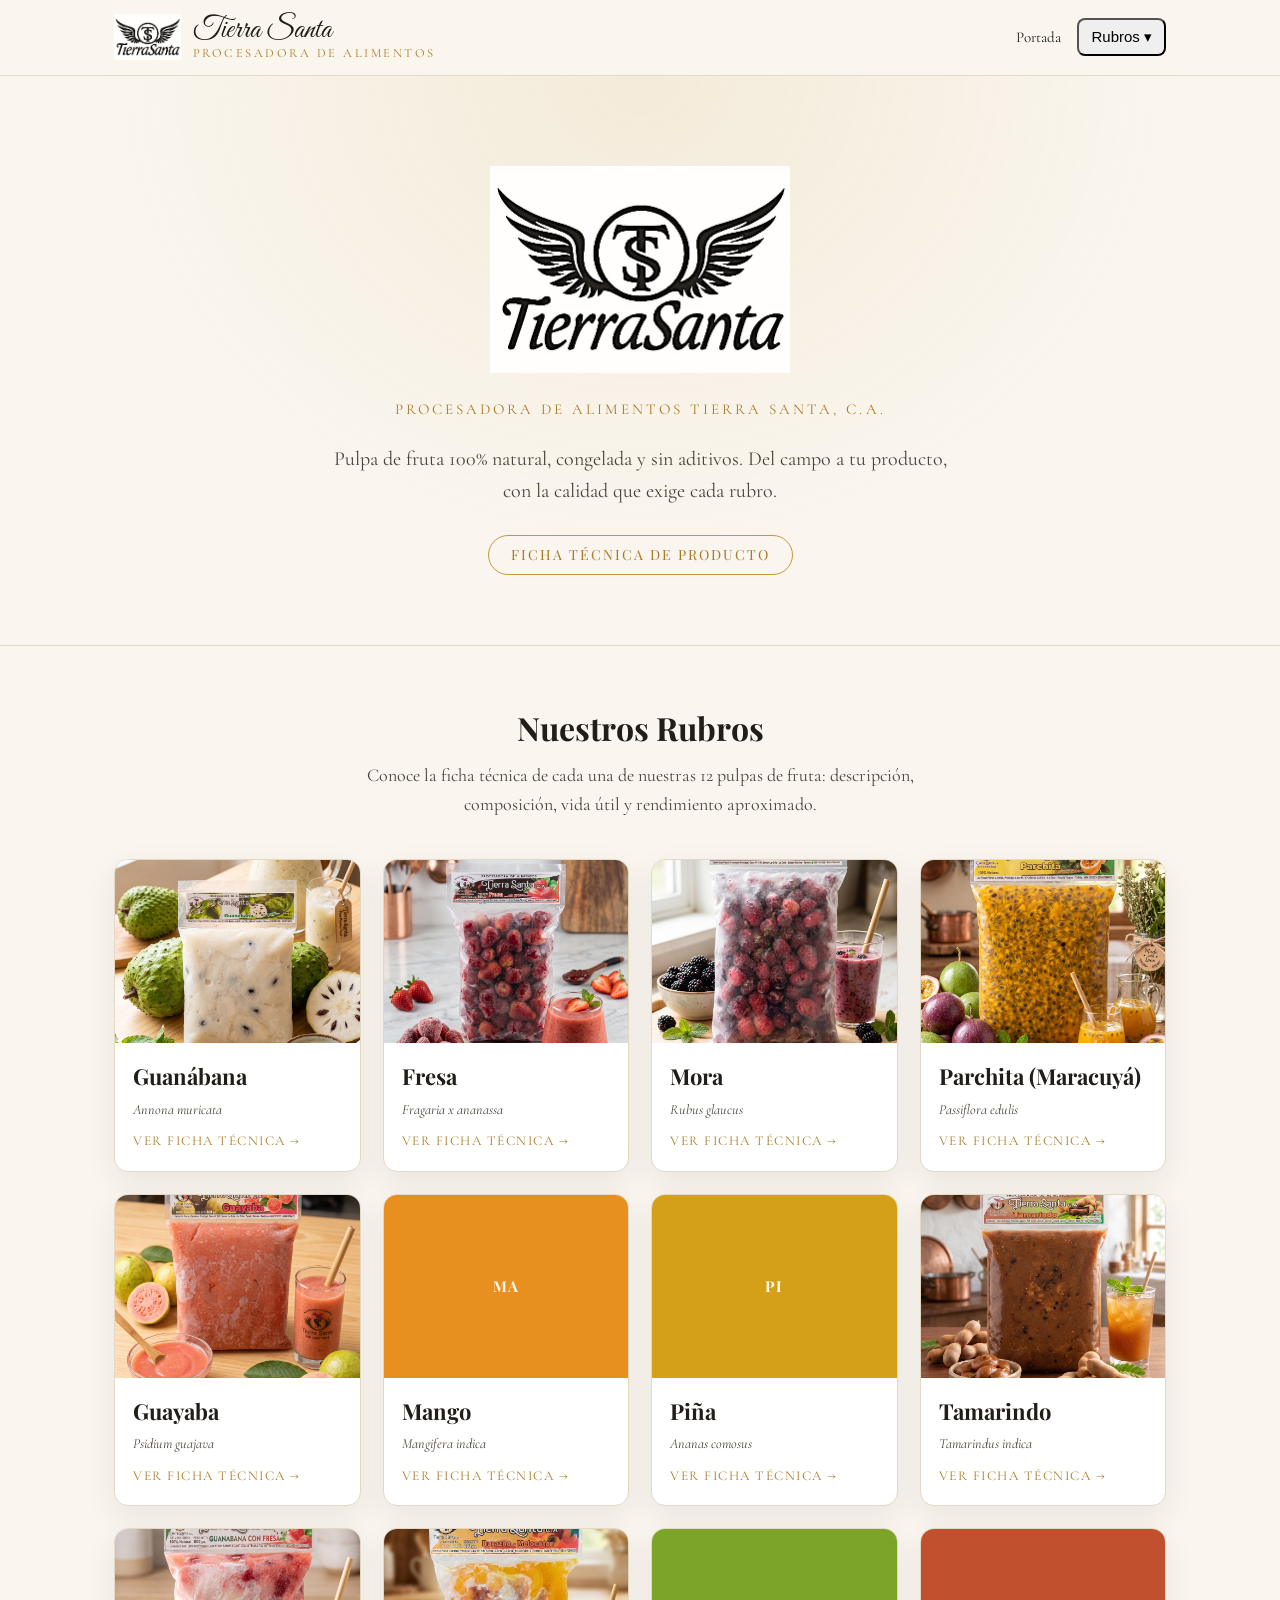
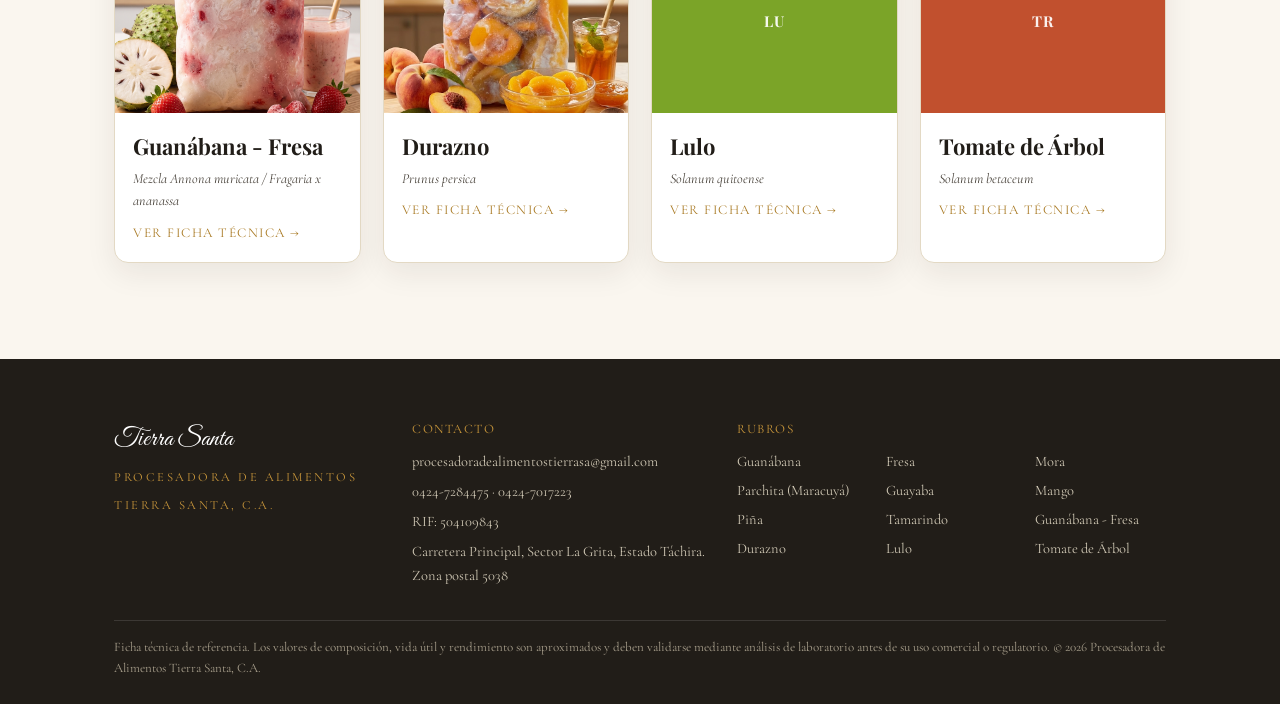
==== index.html @ b02abdb9 "Corregir caché de CSS/JS que dejaba el pie de página desactualizado netlify.toml cachea /assets/* po" ====
<!DOCTYPE html>
<html lang="es">
<head>
<meta charset="UTF-8">
<meta name="viewport" content="width=device-width, initial-scale=1.0">
<title>Procesadora de Alimentos Tierra Santa, C.A. — Ficha Técnica de Pulpa de Fruta</title>
<meta name="description" content="Ficha técnica de las pulpas de fruta procesadas por Procesadora de Alimentos Tierra Santa, C.A.: composición, vida útil y rendimiento por rubro.">
<link rel="preconnect" href="https://fonts.googleapis.com"><link rel="preconnect" href="https://fonts.gstatic.com" crossorigin><link href="https://fonts.googleapis.com/css2?family=Playfair+Display:wght@600;700&family=Cormorant+Garamond:wght@400;500;600&family=Great+Vibes&display=swap" rel="stylesheet">
<link rel="stylesheet" href="assets/css/style.css?v=705002667c2b3560">
<script>
  // Falls back to a colored monogram card whenever a product/logo photo is missing.
  function fruitImgFallback(img) {
    img.onerror = null;
    var ph = document.createElement('div');
    ph.className = img.dataset.fallbackClass || 'ph-placeholder';
    ph.dataset.label = img.dataset.mono || '';
    ph.style.background = img.dataset.color || '#c9973b';
    img.replaceWith(ph);
  }
</script>

</head>
<body>


<header class="site-header">
  <div class="container">
    <a class="brand" href="index.html">
      <img src="assets/img/logo.jpg" alt="Logo Tierra Santa" class="brand-mark" data-mono="TS" data-color="#211d18" data-fallback-class="brand-mark-fallback" onerror="fruitImgFallback(this)">
      <span class="brand-text">
        <span class="brand-name">Tierra Santa</span>
        <span class="brand-tagline">Procesadora de Alimentos</span>
      </span>
    </a>
    <nav class="main-nav">
      <a class="nav-link nav-links-inline" href="index.html">Portada</a>
      <div class="rubros-menu-wrap">
        <button class="nav-link nav-links-inline rubros-toggle-inline" type="button" onclick="document.querySelector('.rubros-menu').classList.toggle('open')">Rubros ▾</button>
        <button class="nav-toggle" type="button" aria-label="Abrir menú"><span></span></button>
        <div class="rubros-menu"><a class="nav-link" href="rubros/guanabana.html">Guanábana</a><a class="nav-link" href="rubros/fresa.html">Fresa</a><a class="nav-link" href="rubros/mora.html">Mora</a><a class="nav-link" href="rubros/parchita.html">Parchita (Maracuyá)</a><a class="nav-link" href="rubros/guayaba.html">Guayaba</a><a class="nav-link" href="rubros/mango.html">Mango</a><a class="nav-link" href="rubros/pina.html">Piña</a><a class="nav-link" href="rubros/tamarindo.html">Tamarindo</a><a class="nav-link" href="rubros/guanabana-fresa.html">Guanábana - Fresa</a><a class="nav-link" href="rubros/durazno.html">Durazno</a><a class="nav-link" href="rubros/lulo.html">Lulo</a><a class="nav-link" href="rubros/tomate-de-arbol.html">Tomate de Árbol</a></div>
      </div>
    </nav>
  </div>
</header>
<section class="hero">
  <div class="container">
    <img src="assets/img/logo.jpg" alt="Logo Tierra Santa" class="hero-mark" data-mono="TS" data-color="#211d18" data-fallback-class="hero-mark-fallback" onerror="fruitImgFallback(this)">
    <h1 class="sr-only">Procesadora de Alimentos Tierra Santa, C.A.</h1>
    <div class="brand-tagline">Procesadora de Alimentos Tierra Santa, C.A.</div>
    <p class="hero-sub">Pulpa de fruta 100% natural, congelada y sin aditivos. Del campo a tu producto, con la calidad que exige cada rubro.</p>
    <span class="hero-title-doc">Ficha Técnica de Producto</span>
  </div>
</section>
<section class="section">
  <div class="container">
    <h2 class="section-title">Nuestros Rubros</h2>
    <p class="section-lead">Conoce la ficha técnica de cada una de nuestras 12 pulpas de fruta: descripción, composición, vida útil y rendimiento aproximado.</p>
    <div class="rubros-grid">
    <a class="rubro-card" href="rubros/guanabana.html">
      <img src="assets/img/pulpas/guanabana.png" alt="Pulpa de Guanábana" class="rubro-card-photo" data-mono="GB" data-color="#4a7c59" onerror="fruitImgFallback(this)">
      <div class="rubro-card-body">
        <h3>Guanábana</h3>
        <div class="sci">Annona muricata</div>
        <div class="rubro-card-cta">Ver ficha técnica →</div>
      </div>
    </a>
    <a class="rubro-card" href="rubros/fresa.html">
      <img src="assets/img/pulpas/fresa.png" alt="Pulpa de Fresa" class="rubro-card-photo" data-mono="FR" data-color="#c8375b" onerror="fruitImgFallback(this)">
      <div class="rubro-card-body">
        <h3>Fresa</h3>
        <div class="sci">Fragaria x ananassa</div>
        <div class="rubro-card-cta">Ver ficha técnica →</div>
      </div>
    </a>
    <a class="rubro-card" href="rubros/mora.html">
      <img src="assets/img/pulpas/mora.png" alt="Pulpa de Mora" class="rubro-card-photo" data-mono="MO" data-color="#5b2a6e" onerror="fruitImgFallback(this)">
      <div class="rubro-card-body">
        <h3>Mora</h3>
        <div class="sci">Rubus glaucus</div>
        <div class="rubro-card-cta">Ver ficha técnica →</div>
      </div>
    </a>
    <a class="rubro-card" href="rubros/parchita.html">
      <img src="assets/img/pulpas/parchita.png" alt="Pulpa de Parchita (Maracuyá)" class="rubro-card-photo" data-mono="PA" data-color="#e0932c" onerror="fruitImgFallback(this)">
      <div class="rubro-card-body">
        <h3>Parchita (Maracuyá)</h3>
        <div class="sci">Passiflora edulis</div>
        <div class="rubro-card-cta">Ver ficha técnica →</div>
      </div>
    </a>
    <a class="rubro-card" href="rubros/guayaba.html">
      <img src="assets/img/pulpas/guayaba.png" alt="Pulpa de Guayaba" class="rubro-card-photo" data-mono="GY" data-color="#d96b7a" onerror="fruitImgFallback(this)">
      <div class="rubro-card-body">
        <h3>Guayaba</h3>
        <div class="sci">Psidium guajava</div>
        <div class="rubro-card-cta">Ver ficha técnica →</div>
      </div>
    </a>
    <a class="rubro-card" href="rubros/mango.html">
      <img src="assets/img/pulpas/mango.jpg" alt="Pulpa de Mango" class="rubro-card-photo" data-mono="MA" data-color="#e8901f" onerror="fruitImgFallback(this)">
      <div class="rubro-card-body">
        <h3>Mango</h3>
        <div class="sci">Mangifera indica</div>
        <div class="rubro-card-cta">Ver ficha técnica →</div>
      </div>
    </a>
    <a class="rubro-card" href="rubros/pina.html">
      <img src="assets/img/pulpas/pina.jpg" alt="Pulpa de Piña" class="rubro-card-photo" data-mono="PI" data-color="#d4a017" onerror="fruitImgFallback(this)">
      <div class="rubro-card-body">
        <h3>Piña</h3>
        <div class="sci">Ananas comosus</div>
        <div class="rubro-card-cta">Ver ficha técnica →</div>
      </div>
    </a>
    <a class="rubro-card" href="rubros/tamarindo.html">
      <img src="assets/img/pulpas/tamarindo.png" alt="Pulpa de Tamarindo" class="rubro-card-photo" data-mono="TA" data-color="#7a5230" onerror="fruitImgFallback(this)">
      <div class="rubro-card-body">
        <h3>Tamarindo</h3>
        <div class="sci">Tamarindus indica</div>
        <div class="rubro-card-cta">Ver ficha técnica →</div>
      </div>
    </a>
    <a class="rubro-card" href="rubros/guanabana-fresa.html">
      <img src="assets/img/pulpas/guanabana-fresa.png" alt="Pulpa de Guanábana - Fresa" class="rubro-card-photo" data-mono="GF" data-color="#8a5a6b" onerror="fruitImgFallback(this)">
      <div class="rubro-card-body">
        <h3>Guanábana - Fresa</h3>
        <div class="sci">Mezcla Annona muricata / Fragaria x ananassa</div>
        <div class="rubro-card-cta">Ver ficha técnica →</div>
      </div>
    </a>
    <a class="rubro-card" href="rubros/durazno.html">
      <img src="assets/img/pulpas/durazno.jpeg" alt="Pulpa de Durazno" class="rubro-card-photo" data-mono="DU" data-color="#e0925f" onerror="fruitImgFallback(this)">
      <div class="rubro-card-body">
        <h3>Durazno</h3>
        <div class="sci">Prunus persica</div>
        <div class="rubro-card-cta">Ver ficha técnica →</div>
      </div>
    </a>
    <a class="rubro-card" href="rubros/lulo.html">
      <img src="assets/img/pulpas/lulo.jpg" alt="Pulpa de Lulo" class="rubro-card-photo" data-mono="LU" data-color="#7ba428" onerror="fruitImgFallback(this)">
      <div class="rubro-card-body">
        <h3>Lulo</h3>
        <div class="sci">Solanum quitoense</div>
        <div class="rubro-card-cta">Ver ficha técnica →</div>
      </div>
    </a>
    <a class="rubro-card" href="rubros/tomate-de-arbol.html">
      <img src="assets/img/pulpas/tomate-de-arbol.jpg" alt="Pulpa de Tomate de Árbol" class="rubro-card-photo" data-mono="TR" data-color="#c1502e" onerror="fruitImgFallback(this)">
      <div class="rubro-card-body">
        <h3>Tomate de Árbol</h3>
        <div class="sci">Solanum betaceum</div>
        <div class="rubro-card-cta">Ver ficha técnica →</div>
      </div>
    </a></div>
  </div>
</section>

<footer class="site-footer">
  <div class="container">
    <div class="footer-grid">
      <div>
        <span class="brand-name">Tierra Santa</span><br>
        <span class="brand-tagline">Procesadora de Alimentos Tierra Santa, C.A.</span>
      </div>
      <div class="footer-contact">
        <div class="footer-heading">Contacto</div>
        <p><a href="mailto:procesadoradealimentostierrasa@gmail.com">procesadoradealimentostierrasa@gmail.com</a></p>
        <p><a href="tel:+584247284475">0424-7284475</a> · <a href="tel:+584247017223">0424-7017223</a></p>
        <p>RIF: 504109843</p>
        <p>Carretera Principal, Sector La Grita, Estado Táchira. Zona postal 5038</p>
      </div>
      <div>
        <div class="footer-heading">Rubros</div>
        <div class="footer-links"><a href="rubros/guanabana.html">Guanábana</a><a href="rubros/fresa.html">Fresa</a><a href="rubros/mora.html">Mora</a><a href="rubros/parchita.html">Parchita (Maracuyá)</a><a href="rubros/guayaba.html">Guayaba</a><a href="rubros/mango.html">Mango</a><a href="rubros/pina.html">Piña</a><a href="rubros/tamarindo.html">Tamarindo</a><a href="rubros/guanabana-fresa.html">Guanábana - Fresa</a><a href="rubros/durazno.html">Durazno</a><a href="rubros/lulo.html">Lulo</a><a href="rubros/tomate-de-arbol.html">Tomate de Árbol</a></div>
      </div>
    </div>
    <div class="footer-note">
      Ficha técnica de referencia. Los valores de composición, vida útil y rendimiento son aproximados
      y deben validarse mediante análisis de laboratorio antes de su uso comercial o regulatorio.
      &copy; 2026 Procesadora de Alimentos Tierra Santa, C.A.
    </div>
  </div>
</footer>
<script src="assets/js/main.js?v=705002667c2b3560"></script>
</body>
</html>
---- assets/css/style.css ----
:root {
  --color-bg: #faf6ef;
  --color-bg-alt: #f2ead9;
  --color-ink: #211d18;
  --color-ink-soft: #4a443c;
  --color-gold: #c9973b;
  --color-gold-dark: #a97a24;
  --color-green: #3f5a44;
  --color-line: #e3d9c4;
  --shadow-card: 0 10px 30px rgba(33, 29, 24, 0.08);
  --radius: 14px;
}

* { box-sizing: border-box; }

html { scroll-behavior: smooth; }

body {
  margin: 0;
  font-family: 'Cormorant Garamond', 'Georgia', serif;
  background: var(--color-bg);
  color: var(--color-ink);
  font-size: 18px;
  line-height: 1.6;
}

h1, h2, h3, h4, .wordmark {
  font-family: 'Playfair Display', 'Georgia', serif;
  font-weight: 700;
  color: var(--color-ink);
  margin: 0 0 0.5em;
}

p { margin: 0 0 1em; }

a { color: inherit; text-decoration: none; }

.container {
  max-width: 1100px;
  margin: 0 auto;
  padding: 0 24px;
}

/* ---------- Header ---------- */
.site-header {
  position: sticky;
  top: 0;
  z-index: 50;
  background: rgba(250, 246, 239, 0.94);
  backdrop-filter: blur(6px);
  border-bottom: 1px solid var(--color-line);
}

.site-header .container {
  display: flex;
  align-items: center;
  justify-content: space-between;
  gap: 16px;
  padding-top: 14px;
  padding-bottom: 14px;
}

.brand {
  display: flex;
  align-items: center;
  gap: 12px;
}

.brand-mark {
  height: 46px;
  width: auto;
  max-width: 130px;
  object-fit: contain;
}

.brand-mark-fallback {
  height: 46px;
  width: 46px;
  border-radius: 8px;
  display: flex;
  align-items: center;
  justify-content: center;
  font-family: 'Playfair Display', serif;
  font-weight: 700;
  font-size: 15px;
  color: #fff;
  background: var(--color-ink);
  letter-spacing: 0.5px;
}

.brand-text {
  display: flex;
  flex-direction: column;
  line-height: 1.1;
}

.brand-name {
  font-family: 'Great Vibes', cursive;
  font-size: 30px;
  color: var(--color-ink);
}

.brand-tagline {
  font-family: 'Cormorant Garamond', serif;
  font-size: 12.5px;
  letter-spacing: 2.5px;
  text-transform: uppercase;
  color: var(--color-gold-dark);
}

nav.main-nav {
  display: flex;
  align-items: center;
  gap: 4px;
}

.nav-toggle {
  display: none;
  background: none;
  border: 1px solid var(--color-line);
  border-radius: 8px;
  width: 40px;
  height: 40px;
  align-items: center;
  justify-content: center;
  cursor: pointer;
}
.nav-toggle span, .nav-toggle span::before, .nav-toggle span::after {
  content: '';
  display: block;
  width: 18px;
  height: 2px;
  background: var(--color-ink);
  position: relative;
}
.nav-toggle span::before { position: absolute; top: -6px; }
.nav-toggle span::after { position: absolute; top: 6px; }

.nav-link {
  font-size: 15px;
  padding: 8px 12px;
  border-radius: 8px;
}
.nav-link:hover { color: var(--color-gold-dark); }

.rubros-menu-wrap { position: relative; }
.rubros-menu {
  display: none;
  position: absolute;
  right: 0;
  top: calc(100% + 8px);
  background: #fff;
  border: 1px solid var(--color-line);
  border-radius: 12px;
  box-shadow: var(--shadow-card);
  padding: 10px;
  min-width: 240px;
  grid-template-columns: 1fr 1fr;
  gap: 2px;
}
.rubros-menu.open { display: grid; }
.rubros-menu a {
  font-size: 14.5px;
  padding: 7px 10px;
  border-radius: 7px;
  white-space: nowrap;
}
.rubros-menu a:hover { background: var(--color-bg-alt); }

/* ---------- Hero (portada) ---------- */
.hero {
  padding: 90px 0 70px;
  text-align: center;
  background:
    radial-gradient(ellipse at top, rgba(201,151,59,0.12), transparent 60%),
    var(--color-bg);
  border-bottom: 1px solid var(--color-line);
}

.hero-mark {
  display: block;
  max-width: 300px;
  width: 60%;
  height: auto;
  margin: 0 auto 24px;
  object-fit: contain;
}

.hero-mark-fallback {
  width: 220px;
  height: 150px;
  border-radius: 12px;
  margin: 0 auto 24px;
  display: flex;
  align-items: center;
  justify-content: center;
  font-family: 'Great Vibes', cursive;
  font-size: 46px;
  color: #fff;
  background: linear-gradient(160deg, var(--color-ink), #3a352b);
}

.hero .brand-tagline { font-size: 15px; letter-spacing: 3px; }

.sr-only {
  position: absolute;
  width: 1px;
  height: 1px;
  padding: 0;
  margin: -1px;
  overflow: hidden;
  clip: rect(0, 0, 0, 0);
  white-space: nowrap;
  border: 0;
}

.hero-sub {
  max-width: 620px;
  margin: 22px auto 0;
  color: var(--color-ink-soft);
  font-size: 20px;
}

.hero-title-doc {
  display: inline-block;
  margin-top: 28px;
  padding: 8px 22px;
  border: 1px solid var(--color-gold);
  border-radius: 30px;
  font-family: 'Playfair Display', serif;
  font-size: 14px;
  letter-spacing: 2px;
  text-transform: uppercase;
  color: var(--color-gold-dark);
}

/* ---------- Sections ---------- */
.section { padding: 56px 0; }
.section-title {
  font-size: 32px;
  text-align: center;
  margin-bottom: 8px;
}
.section-lead {
  text-align: center;
  color: var(--color-ink-soft);
  max-width: 640px;
  margin: 0 auto 40px;
  font-size: 18px;
}

/* Rubros grid on portada */
.rubros-grid {
  display: grid;
  grid-template-columns: repeat(auto-fill, minmax(230px, 1fr));
  gap: 22px;
}

.rubro-card {
  background: #fff;
  border: 1px solid var(--color-line);
  border-radius: var(--radius);
  overflow: hidden;
  box-shadow: var(--shadow-card);
  transition: transform 0.2s ease, box-shadow 0.2s ease;
  display: flex;
  flex-direction: column;
}
.rubro-card:hover {
  transform: translateY(-4px);
  box-shadow: 0 16px 34px rgba(33,29,24,0.14);
}

.rubro-card-photo {
  width: 100%;
  aspect-ratio: 4 / 3;
  object-fit: cover;
  display: block;
}

.ph-placeholder {
  width: 100%;
  aspect-ratio: 4 / 3;
  display: flex;
  align-items: center;
  justify-content: center;
  font-family: 'Playfair Display', serif;
  font-weight: 700;
  font-size: 15px;
  color: rgba(255,255,255,0.92);
  letter-spacing: 1px;
}
.ph-placeholder::after {
  content: attr(data-label);
}

.rubro-card-body {
  padding: 16px 18px 18px;
}

.rubro-card-body h3 {
  font-size: 22px;
  margin-bottom: 4px;
}

.rubro-card-body .sci {
  font-style: italic;
  color: var(--color-ink-soft);
  font-size: 14px;
  margin-bottom: 10px;
}

.rubro-card-cta {
  font-size: 13.5px;
  text-transform: uppercase;
  letter-spacing: 1.5px;
  color: var(--color-gold-dark);
}

/* ---------- Rubro detail page ---------- */
.rubro-hero {
  padding: 48px 0;
}
.rubro-hero .container {
  display: grid;
  grid-template-columns: 1fr 1.2fr;
  gap: 40px;
  align-items: center;
}
@media (max-width: 760px) {
  .rubro-hero .container { grid-template-columns: 1fr; }
}

.rubro-hero-photo {
  border-radius: var(--radius);
  overflow: hidden;
  box-shadow: var(--shadow-card);
}
.rubro-hero-photo img,
.rubro-hero-photo .ph-placeholder {
  width: 100%;
  aspect-ratio: 4/3;
  object-fit: cover;
  display: block;
  font-size: 40px;
}

.eyebrow {
  text-transform: uppercase;
  letter-spacing: 2.5px;
  font-size: 13px;
  color: var(--color-gold-dark);
  margin-bottom: 10px;
}

.rubro-hero h1 { font-size: 44px; margin-bottom: 6px; }
.rubro-hero .sci { font-style: italic; color: var(--color-ink-soft); margin-bottom: 16px; display: block; }

.data-grid {
  display: grid;
  grid-template-columns: repeat(auto-fit, minmax(260px, 1fr));
  gap: 18px;
  margin-top: 8px;
}

.data-card {
  background: #fff;
  border: 1px solid var(--color-line);
  border-left: 4px solid var(--color-gold);
  border-radius: 12px;
  padding: 22px 24px;
  box-shadow: var(--shadow-card);
}

.data-card h3 {
  font-size: 15px;
  text-transform: uppercase;
  letter-spacing: 1.5px;
  color: var(--color-green);
  margin-bottom: 12px;
}

.data-card dl { margin: 0; }
.data-card dt {
  font-size: 13px;
  color: var(--color-ink-soft);
  text-transform: uppercase;
  letter-spacing: 1px;
  margin-top: 10px;
}
.data-card dt:first-child { margin-top: 0; }
.data-card dd {
  margin: 2px 0 0;
  font-size: 20px;
  font-weight: 600;
}

.data-card dd.yield-number {
  font-family: 'Playfair Display', serif;
  font-size: 19px;
  color: var(--color-green);
  line-height: 1.35;
}

.pager {
  display: flex;
  justify-content: space-between;
  align-items: center;
  padding: 30px 0 10px;
  border-top: 1px solid var(--color-line);
  margin-top: 30px;
  font-size: 15px;
}
.pager a { color: var(--color-gold-dark); }
.pager a:hover { text-decoration: underline; }

/* ---------- Footer ---------- */
.site-footer {
  background: var(--color-ink);
  color: #ece6d9;
  padding: 40px 0 26px;
  margin-top: 40px;
}
.site-footer .brand-name { color: #fff; font-size: 26px; }
.site-footer .brand-tagline { color: var(--color-gold); }
.footer-grid {
  display: grid;
  grid-template-columns: 1fr 1.1fr 1.6fr;
  gap: 30px;
  padding-top: 20px;
}
@media (max-width: 900px) {
  .footer-grid { grid-template-columns: 1fr 1fr; }
}
@media (max-width: 600px) {
  .footer-grid { grid-template-columns: 1fr; }
}
.footer-heading {
  font-size: 13px;
  text-transform: uppercase;
  letter-spacing: 1.5px;
  color: var(--color-gold);
  margin-bottom: 10px;
}
.footer-contact p {
  margin: 0 0 7px;
  font-size: 14.5px;
  color: #cfc7b4;
}
.footer-contact a { color: #cfc7b4; }
.footer-contact a:hover { color: var(--color-gold); }
.footer-links {
  display: grid;
  grid-template-columns: repeat(3, 1fr);
  gap: 6px 18px;
}
.footer-links a { font-size: 14.5px; color: #cfc7b4; }
.footer-links a:hover { color: var(--color-gold); }
.footer-note {
  margin-top: 26px;
  padding-top: 16px;
  border-top: 1px solid rgba(255,255,255,0.12);
  font-size: 13px;
  color: #a89f8c;
}

@media (max-width: 760px) {
  .nav-links-inline { display: none; }
  .nav-toggle { display: flex; }
  .rubro-hero h1 { font-size: 32px; }
}
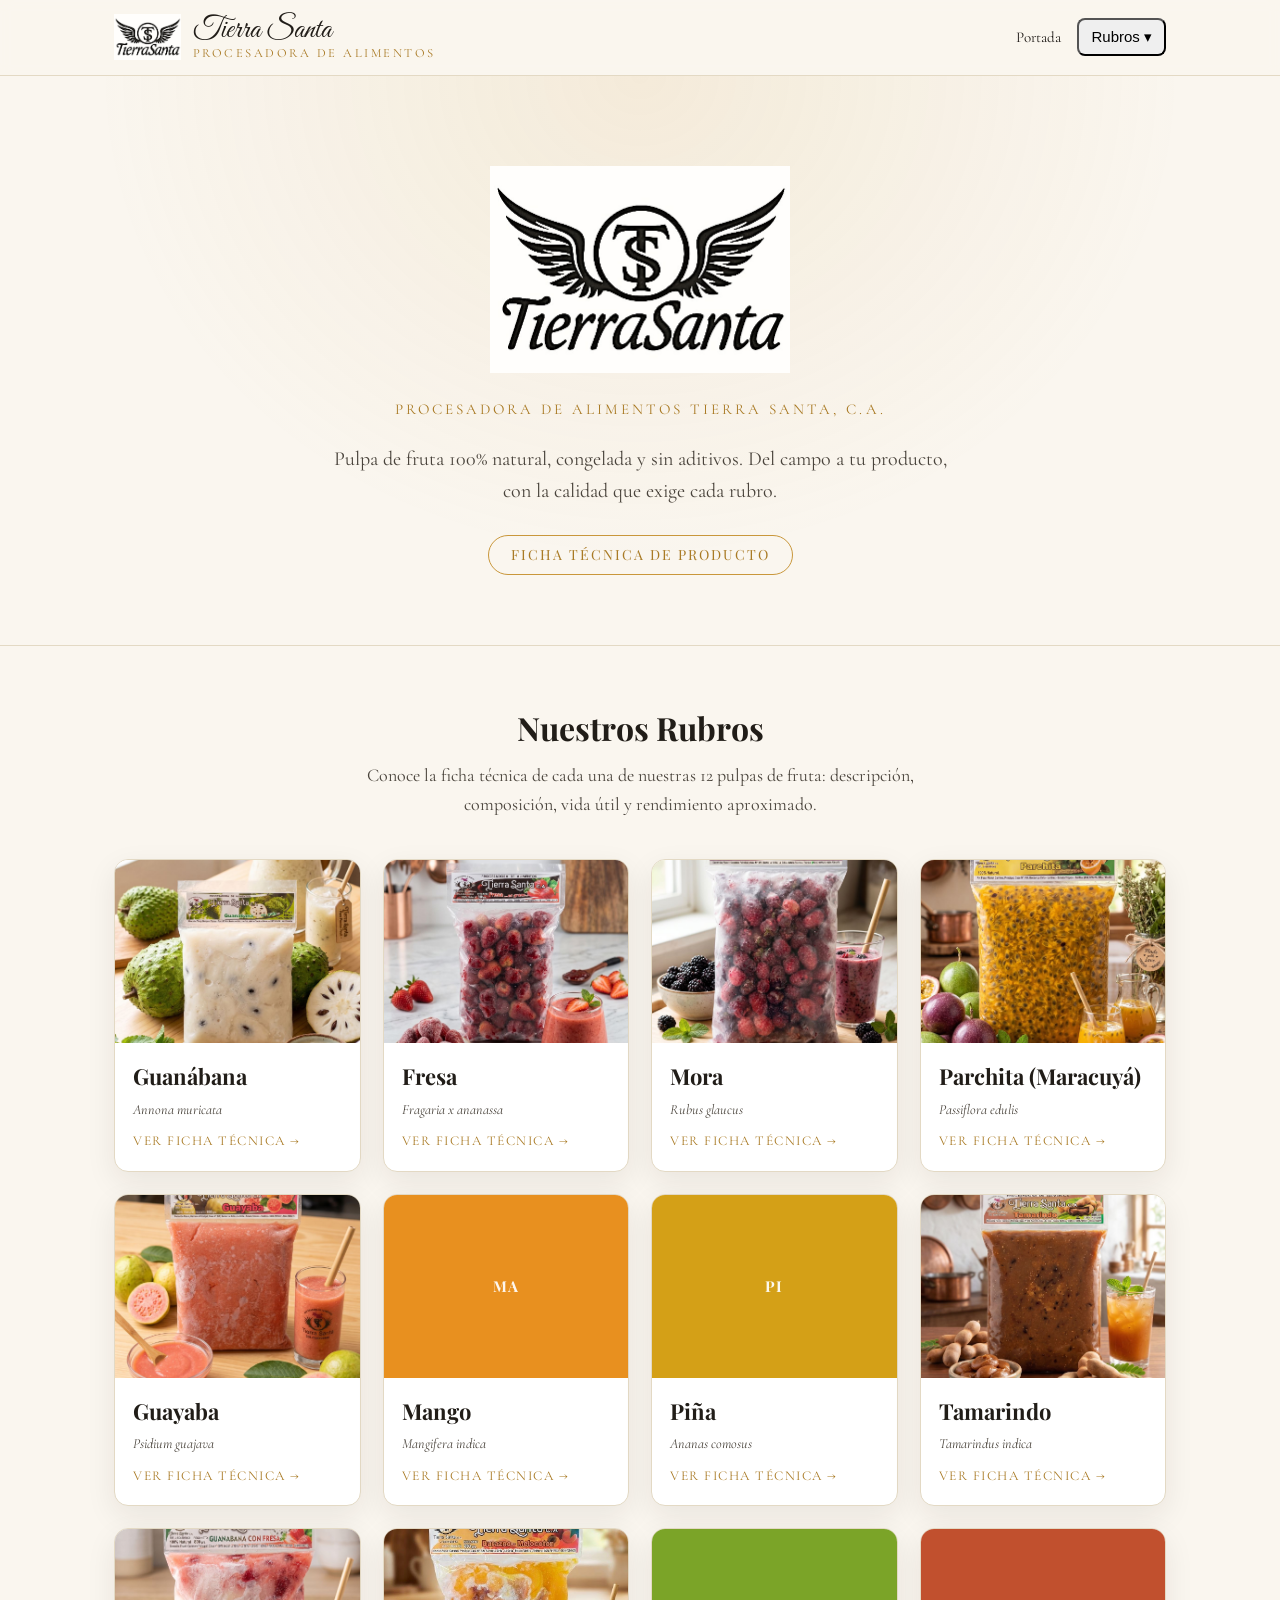
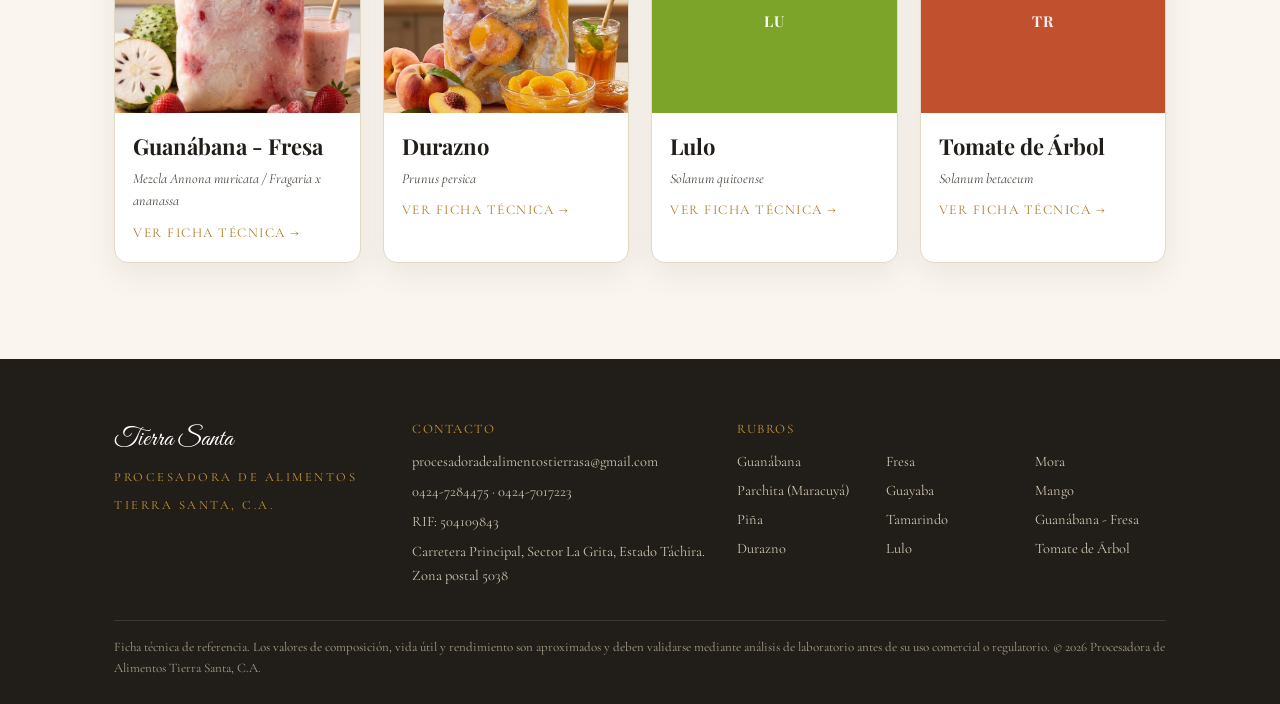
==== commit 61d8b8f9: "Comprimir fotos de producto: 56 MB -> ~1.5 MB total Las fotos subidas pesaban 7-8.6 MB cada una (fue" ====
--- a/index.html
+++ b/index.html
@@ -57,7 +57,7 @@
     <p class="section-lead">Conoce la ficha técnica de cada una de nuestras 12 pulpas de fruta: descripción, composición, vida útil y rendimiento aproximado.</p>
     <div class="rubros-grid">
     <a class="rubro-card" href="rubros/guanabana.html">
-      <img src="assets/img/pulpas/guanabana.png" alt="Pulpa de Guanábana" class="rubro-card-photo" data-mono="GB" data-color="#4a7c59" onerror="fruitImgFallback(this)">
+      <img src="assets/img/pulpas/guanabana.jpg" alt="Pulpa de Guanábana" class="rubro-card-photo" data-mono="GB" data-color="#4a7c59" onerror="fruitImgFallback(this)">
       <div class="rubro-card-body">
         <h3>Guanábana</h3>
         <div class="sci">Annona muricata</div>
@@ -65,7 +65,7 @@
       </div>
     </a>
     <a class="rubro-card" href="rubros/fresa.html">
-      <img src="assets/img/pulpas/fresa.png" alt="Pulpa de Fresa" class="rubro-card-photo" data-mono="FR" data-color="#c8375b" onerror="fruitImgFallback(this)">
+      <img src="assets/img/pulpas/fresa.jpg" alt="Pulpa de Fresa" class="rubro-card-photo" data-mono="FR" data-color="#c8375b" onerror="fruitImgFallback(this)">
       <div class="rubro-card-body">
         <h3>Fresa</h3>
         <div class="sci">Fragaria x ananassa</div>
@@ -73,7 +73,7 @@
       </div>
     </a>
     <a class="rubro-card" href="rubros/mora.html">
-      <img src="assets/img/pulpas/mora.png" alt="Pulpa de Mora" class="rubro-card-photo" data-mono="MO" data-color="#5b2a6e" onerror="fruitImgFallback(this)">
+      <img src="assets/img/pulpas/mora.jpg" alt="Pulpa de Mora" class="rubro-card-photo" data-mono="MO" data-color="#5b2a6e" onerror="fruitImgFallback(this)">
       <div class="rubro-card-body">
         <h3>Mora</h3>
         <div class="sci">Rubus glaucus</div>
@@ -81,7 +81,7 @@
       </div>
     </a>
     <a class="rubro-card" href="rubros/parchita.html">
-      <img src="assets/img/pulpas/parchita.png" alt="Pulpa de Parchita (Maracuyá)" class="rubro-card-photo" data-mono="PA" data-color="#e0932c" onerror="fruitImgFallback(this)">
+      <img src="assets/img/pulpas/parchita.jpg" alt="Pulpa de Parchita (Maracuyá)" class="rubro-card-photo" data-mono="PA" data-color="#e0932c" onerror="fruitImgFallback(this)">
       <div class="rubro-card-body">
         <h3>Parchita (Maracuyá)</h3>
         <div class="sci">Passiflora edulis</div>
@@ -89,7 +89,7 @@
       </div>
     </a>
     <a class="rubro-card" href="rubros/guayaba.html">
-      <img src="assets/img/pulpas/guayaba.png" alt="Pulpa de Guayaba" class="rubro-card-photo" data-mono="GY" data-color="#d96b7a" onerror="fruitImgFallback(this)">
+      <img src="assets/img/pulpas/guayaba.jpg" alt="Pulpa de Guayaba" class="rubro-card-photo" data-mono="GY" data-color="#d96b7a" onerror="fruitImgFallback(this)">
       <div class="rubro-card-body">
         <h3>Guayaba</h3>
         <div class="sci">Psidium guajava</div>
@@ -113,7 +113,7 @@
       </div>
     </a>
     <a class="rubro-card" href="rubros/tamarindo.html">
-      <img src="assets/img/pulpas/tamarindo.png" alt="Pulpa de Tamarindo" class="rubro-card-photo" data-mono="TA" data-color="#7a5230" onerror="fruitImgFallback(this)">
+      <img src="assets/img/pulpas/tamarindo.jpg" alt="Pulpa de Tamarindo" class="rubro-card-photo" data-mono="TA" data-color="#7a5230" onerror="fruitImgFallback(this)">
       <div class="rubro-card-body">
         <h3>Tamarindo</h3>
         <div class="sci">Tamarindus indica</div>
@@ -121,7 +121,7 @@
       </div>
     </a>
     <a class="rubro-card" href="rubros/guanabana-fresa.html">
-      <img src="assets/img/pulpas/guanabana-fresa.png" alt="Pulpa de Guanábana - Fresa" class="rubro-card-photo" data-mono="GF" data-color="#8a5a6b" onerror="fruitImgFallback(this)">
+      <img src="assets/img/pulpas/guanabana-fresa.jpg" alt="Pulpa de Guanábana - Fresa" class="rubro-card-photo" data-mono="GF" data-color="#8a5a6b" onerror="fruitImgFallback(this)">
       <div class="rubro-card-body">
         <h3>Guanábana - Fresa</h3>
         <div class="sci">Mezcla Annona muricata / Fragaria x ananassa</div>
@@ -129,7 +129,7 @@
       </div>
     </a>
     <a class="rubro-card" href="rubros/durazno.html">
-      <img src="assets/img/pulpas/durazno.jpeg" alt="Pulpa de Durazno" class="rubro-card-photo" data-mono="DU" data-color="#e0925f" onerror="fruitImgFallback(this)">
+      <img src="assets/img/pulpas/durazno.jpg" alt="Pulpa de Durazno" class="rubro-card-photo" data-mono="DU" data-color="#e0925f" onerror="fruitImgFallback(this)">
       <div class="rubro-card-body">
         <h3>Durazno</h3>
         <div class="sci">Prunus persica</div>
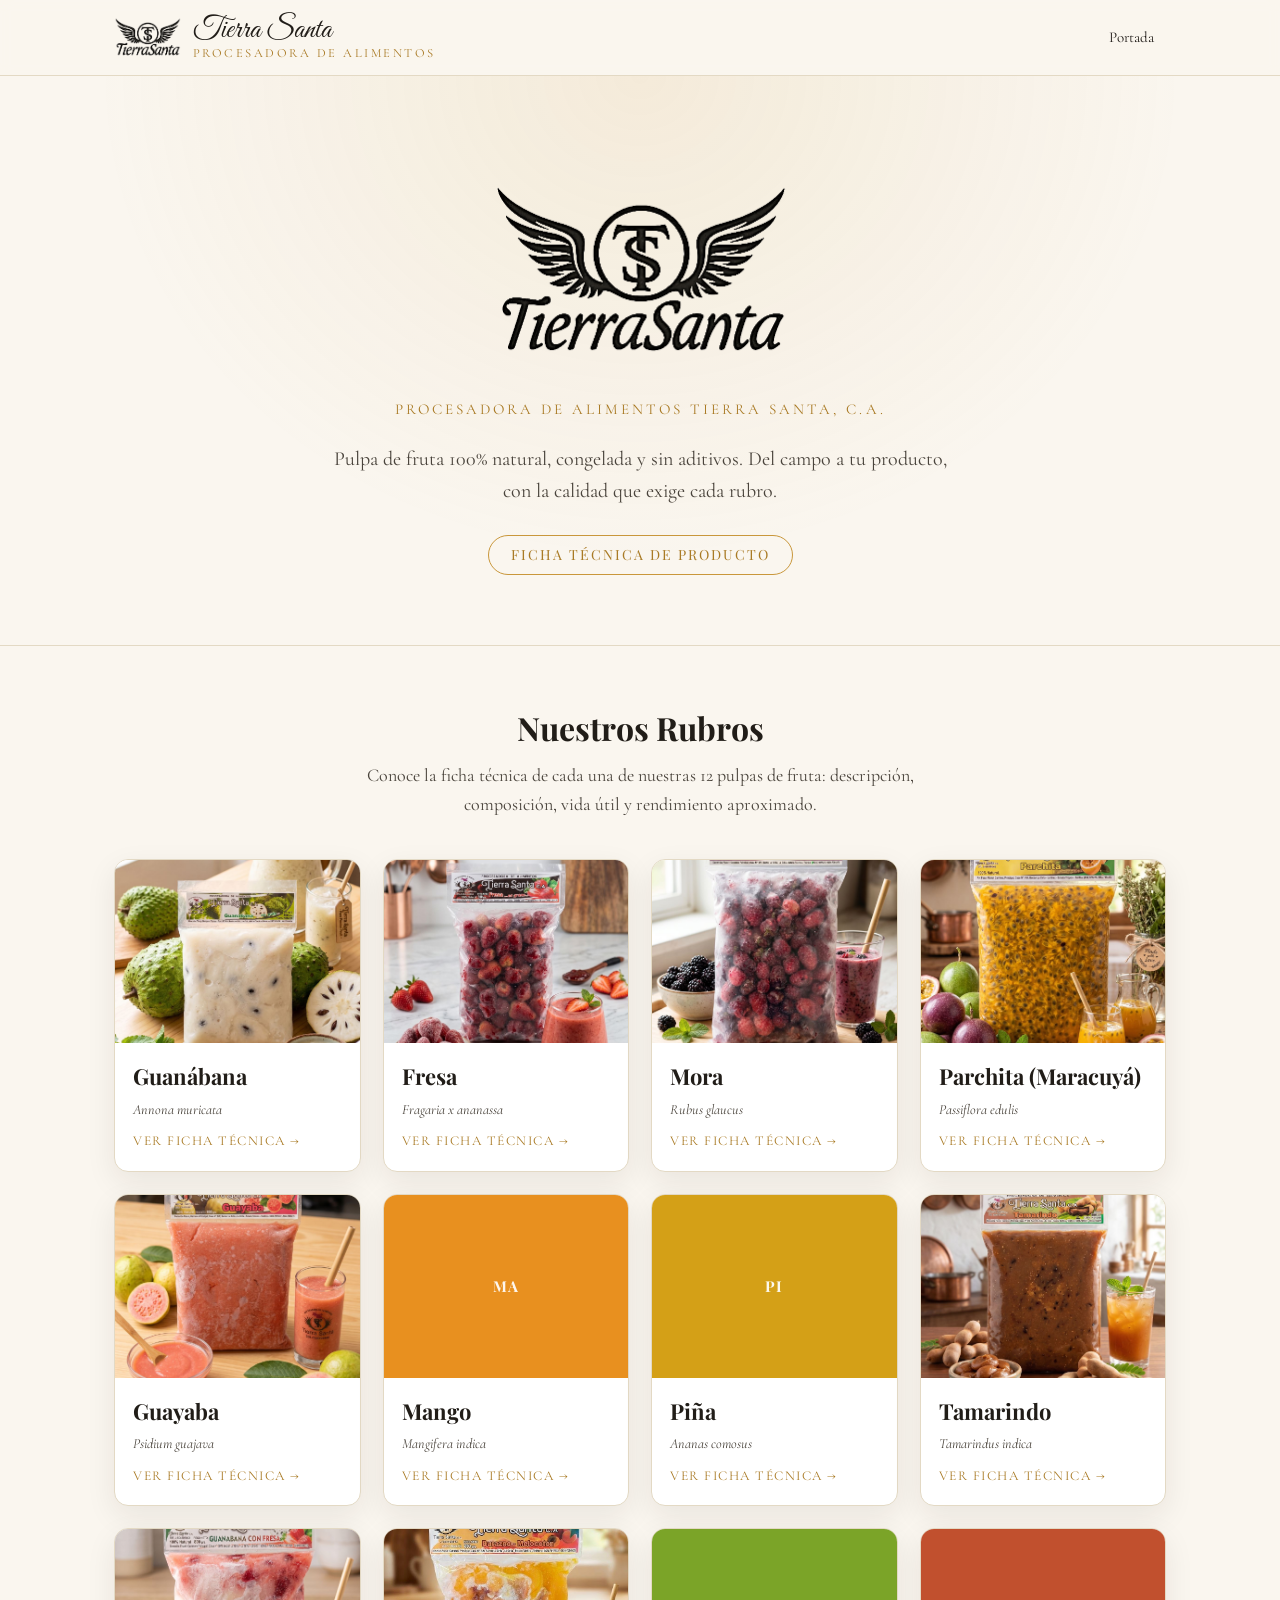
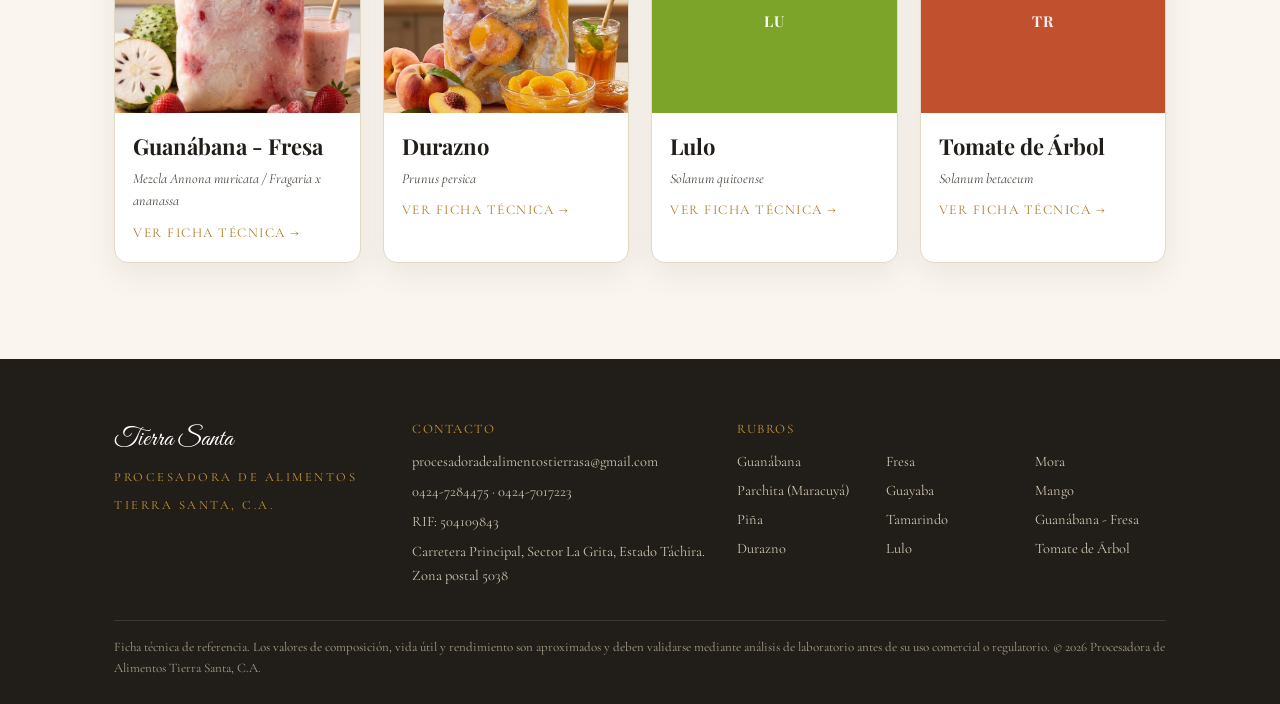
==== commit 9c68daad: "Quitar fondo del logo y eliminar el selector "Rubros" no funcional - El logo se procesa a PNG con fo" ====
--- a/index.html
+++ b/index.html
@@ -6,7 +6,7 @@
 <title>Procesadora de Alimentos Tierra Santa, C.A. — Ficha Técnica de Pulpa de Fruta</title>
 <meta name="description" content="Ficha técnica de las pulpas de fruta procesadas por Procesadora de Alimentos Tierra Santa, C.A.: composición, vida útil y rendimiento por rubro.">
 <link rel="preconnect" href="https://fonts.googleapis.com"><link rel="preconnect" href="https://fonts.gstatic.com" crossorigin><link href="https://fonts.googleapis.com/css2?family=Playfair+Display:wght@600;700&family=Cormorant+Garamond:wght@400;500;600&family=Great+Vibes&display=swap" rel="stylesheet">
-<link rel="stylesheet" href="assets/css/style.css?v=705002667c2b3560">
+<link rel="stylesheet" href="assets/css/style.css?v=15a738df">
 <script>
   // Falls back to a colored monogram card whenever a product/logo photo is missing.
   function fruitImgFallback(img) {
@@ -26,25 +26,20 @@
 <header class="site-header">
   <div class="container">
     <a class="brand" href="index.html">
-      <img src="assets/img/logo.jpg" alt="Logo Tierra Santa" class="brand-mark" data-mono="TS" data-color="#211d18" data-fallback-class="brand-mark-fallback" onerror="fruitImgFallback(this)">
+      <img src="assets/img/logo.png" alt="Logo Tierra Santa" class="brand-mark" data-mono="TS" data-color="#211d18" data-fallback-class="brand-mark-fallback" onerror="fruitImgFallback(this)">
       <span class="brand-text">
         <span class="brand-name">Tierra Santa</span>
         <span class="brand-tagline">Procesadora de Alimentos</span>
       </span>
     </a>
     <nav class="main-nav">
-      <a class="nav-link nav-links-inline" href="index.html">Portada</a>
-      <div class="rubros-menu-wrap">
-        <button class="nav-link nav-links-inline rubros-toggle-inline" type="button" onclick="document.querySelector('.rubros-menu').classList.toggle('open')">Rubros ▾</button>
-        <button class="nav-toggle" type="button" aria-label="Abrir menú"><span></span></button>
-        <div class="rubros-menu"><a class="nav-link" href="rubros/guanabana.html">Guanábana</a><a class="nav-link" href="rubros/fresa.html">Fresa</a><a class="nav-link" href="rubros/mora.html">Mora</a><a class="nav-link" href="rubros/parchita.html">Parchita (Maracuyá)</a><a class="nav-link" href="rubros/guayaba.html">Guayaba</a><a class="nav-link" href="rubros/mango.html">Mango</a><a class="nav-link" href="rubros/pina.html">Piña</a><a class="nav-link" href="rubros/tamarindo.html">Tamarindo</a><a class="nav-link" href="rubros/guanabana-fresa.html">Guanábana - Fresa</a><a class="nav-link" href="rubros/durazno.html">Durazno</a><a class="nav-link" href="rubros/lulo.html">Lulo</a><a class="nav-link" href="rubros/tomate-de-arbol.html">Tomate de Árbol</a></div>
-      </div>
+      <a class="nav-link" href="index.html">Portada</a>
     </nav>
   </div>
 </header>
 <section class="hero">
   <div class="container">
-    <img src="assets/img/logo.jpg" alt="Logo Tierra Santa" class="hero-mark" data-mono="TS" data-color="#211d18" data-fallback-class="hero-mark-fallback" onerror="fruitImgFallback(this)">
+    <img src="assets/img/logo.png" alt="Logo Tierra Santa" class="hero-mark" data-mono="TS" data-color="#211d18" data-fallback-class="hero-mark-fallback" onerror="fruitImgFallback(this)">
     <h1 class="sr-only">Procesadora de Alimentos Tierra Santa, C.A.</h1>
     <div class="brand-tagline">Procesadora de Alimentos Tierra Santa, C.A.</div>
     <p class="hero-sub">Pulpa de fruta 100% natural, congelada y sin aditivos. Del campo a tu producto, con la calidad que exige cada rubro.</p>
@@ -181,6 +176,5 @@
     </div>
   </div>
 </footer>
-<script src="assets/js/main.js?v=705002667c2b3560"></script>
 </body>
 </html>
--- a/assets/css/style.css
+++ b/assets/css/style.css
@@ -114,58 +114,12 @@
   gap: 4px;
 }
 
-.nav-toggle {
-  display: none;
-  background: none;
-  border: 1px solid var(--color-line);
-  border-radius: 8px;
-  width: 40px;
-  height: 40px;
-  align-items: center;
-  justify-content: center;
-  cursor: pointer;
-}
-.nav-toggle span, .nav-toggle span::before, .nav-toggle span::after {
-  content: '';
-  display: block;
-  width: 18px;
-  height: 2px;
-  background: var(--color-ink);
-  position: relative;
-}
-.nav-toggle span::before { position: absolute; top: -6px; }
-.nav-toggle span::after { position: absolute; top: 6px; }
-
 .nav-link {
   font-size: 15px;
   padding: 8px 12px;
   border-radius: 8px;
 }
 .nav-link:hover { color: var(--color-gold-dark); }
-
-.rubros-menu-wrap { position: relative; }
-.rubros-menu {
-  display: none;
-  position: absolute;
-  right: 0;
-  top: calc(100% + 8px);
-  background: #fff;
-  border: 1px solid var(--color-line);
-  border-radius: 12px;
-  box-shadow: var(--shadow-card);
-  padding: 10px;
-  min-width: 240px;
-  grid-template-columns: 1fr 1fr;
-  gap: 2px;
-}
-.rubros-menu.open { display: grid; }
-.rubros-menu a {
-  font-size: 14.5px;
-  padding: 7px 10px;
-  border-radius: 7px;
-  white-space: nowrap;
-}
-.rubros-menu a:hover { background: var(--color-bg-alt); }
 
 /* ---------- Hero (portada) ---------- */
 .hero {
@@ -465,7 +419,5 @@
 }
 
 @media (max-width: 760px) {
-  .nav-links-inline { display: none; }
-  .nav-toggle { display: flex; }
   .rubro-hero h1 { font-size: 32px; }
 }
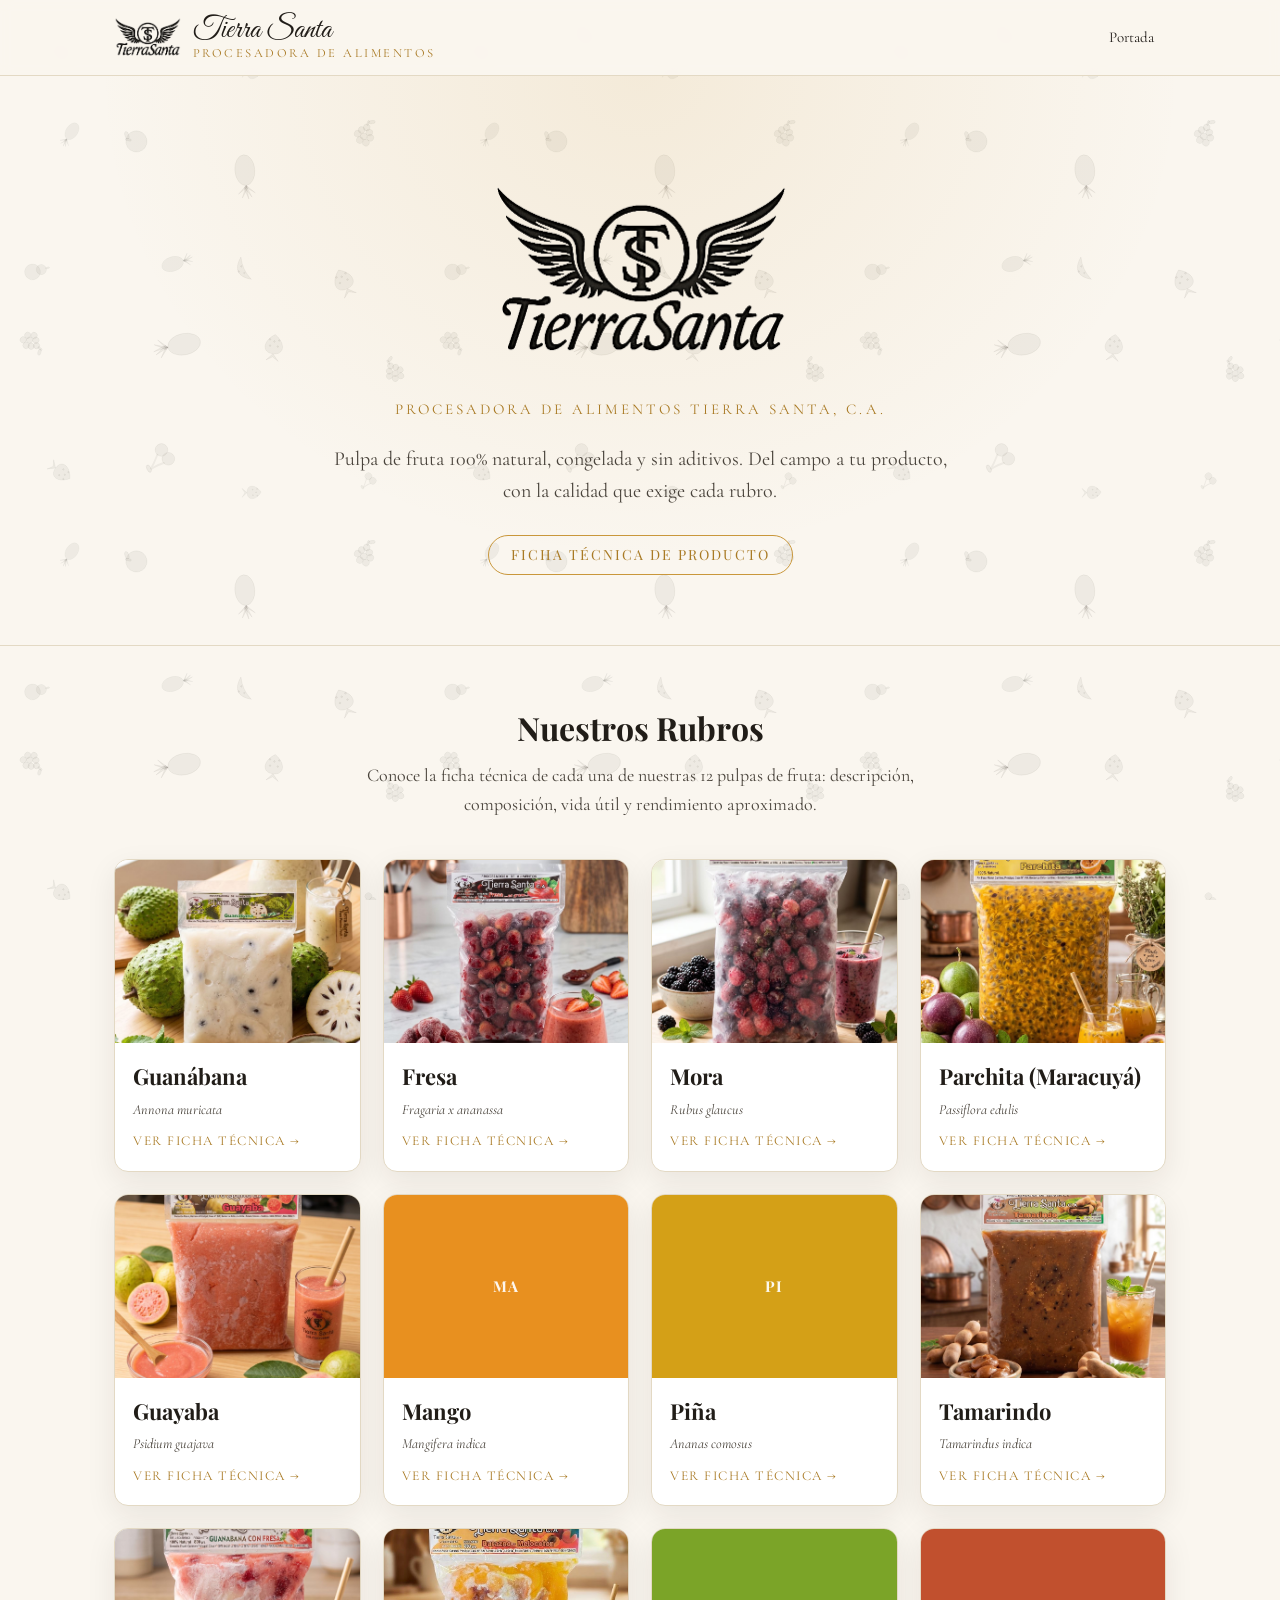
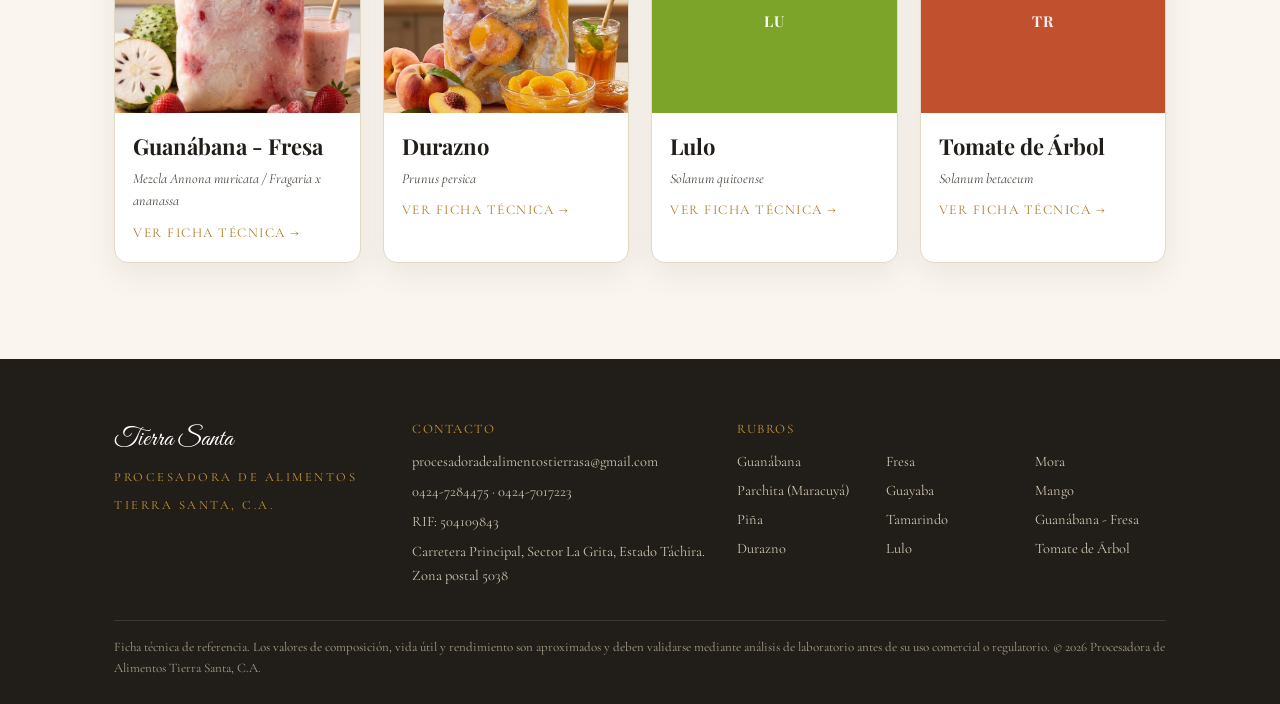
==== commit 16b802a6: "Agregar marca de agua de frutas variadas al fondo del sitio Se genera assets/img/watermark.svg (scri" ====
--- a/index.html
+++ b/index.html
@@ -6,7 +6,7 @@
 <title>Procesadora de Alimentos Tierra Santa, C.A. — Ficha Técnica de Pulpa de Fruta</title>
 <meta name="description" content="Ficha técnica de las pulpas de fruta procesadas por Procesadora de Alimentos Tierra Santa, C.A.: composición, vida útil y rendimiento por rubro.">
 <link rel="preconnect" href="https://fonts.googleapis.com"><link rel="preconnect" href="https://fonts.gstatic.com" crossorigin><link href="https://fonts.googleapis.com/css2?family=Playfair+Display:wght@600;700&family=Cormorant+Garamond:wght@400;500;600&family=Great+Vibes&display=swap" rel="stylesheet">
-<link rel="stylesheet" href="assets/css/style.css?v=15a738df">
+<link rel="stylesheet" href="assets/css/style.css?v=a41cd2a5">
 <script>
   // Falls back to a colored monogram card whenever a product/logo photo is missing.
   function fruitImgFallback(img) {
--- a/assets/css/style.css
+++ b/assets/css/style.css
@@ -18,7 +18,7 @@
 body {
   margin: 0;
   font-family: 'Cormorant Garamond', 'Georgia', serif;
-  background: var(--color-bg);
+  background: url('../img/watermark.svg') repeat fixed 0 0 / 420px 420px, var(--color-bg);
   color: var(--color-ink);
   font-size: 18px;
   line-height: 1.6;
@@ -125,9 +125,7 @@
 .hero {
   padding: 90px 0 70px;
   text-align: center;
-  background:
-    radial-gradient(ellipse at top, rgba(201,151,59,0.12), transparent 60%),
-    var(--color-bg);
+  background: radial-gradient(ellipse at top, rgba(201,151,59,0.12), transparent 60%);
   border-bottom: 1px solid var(--color-line);
 }
 
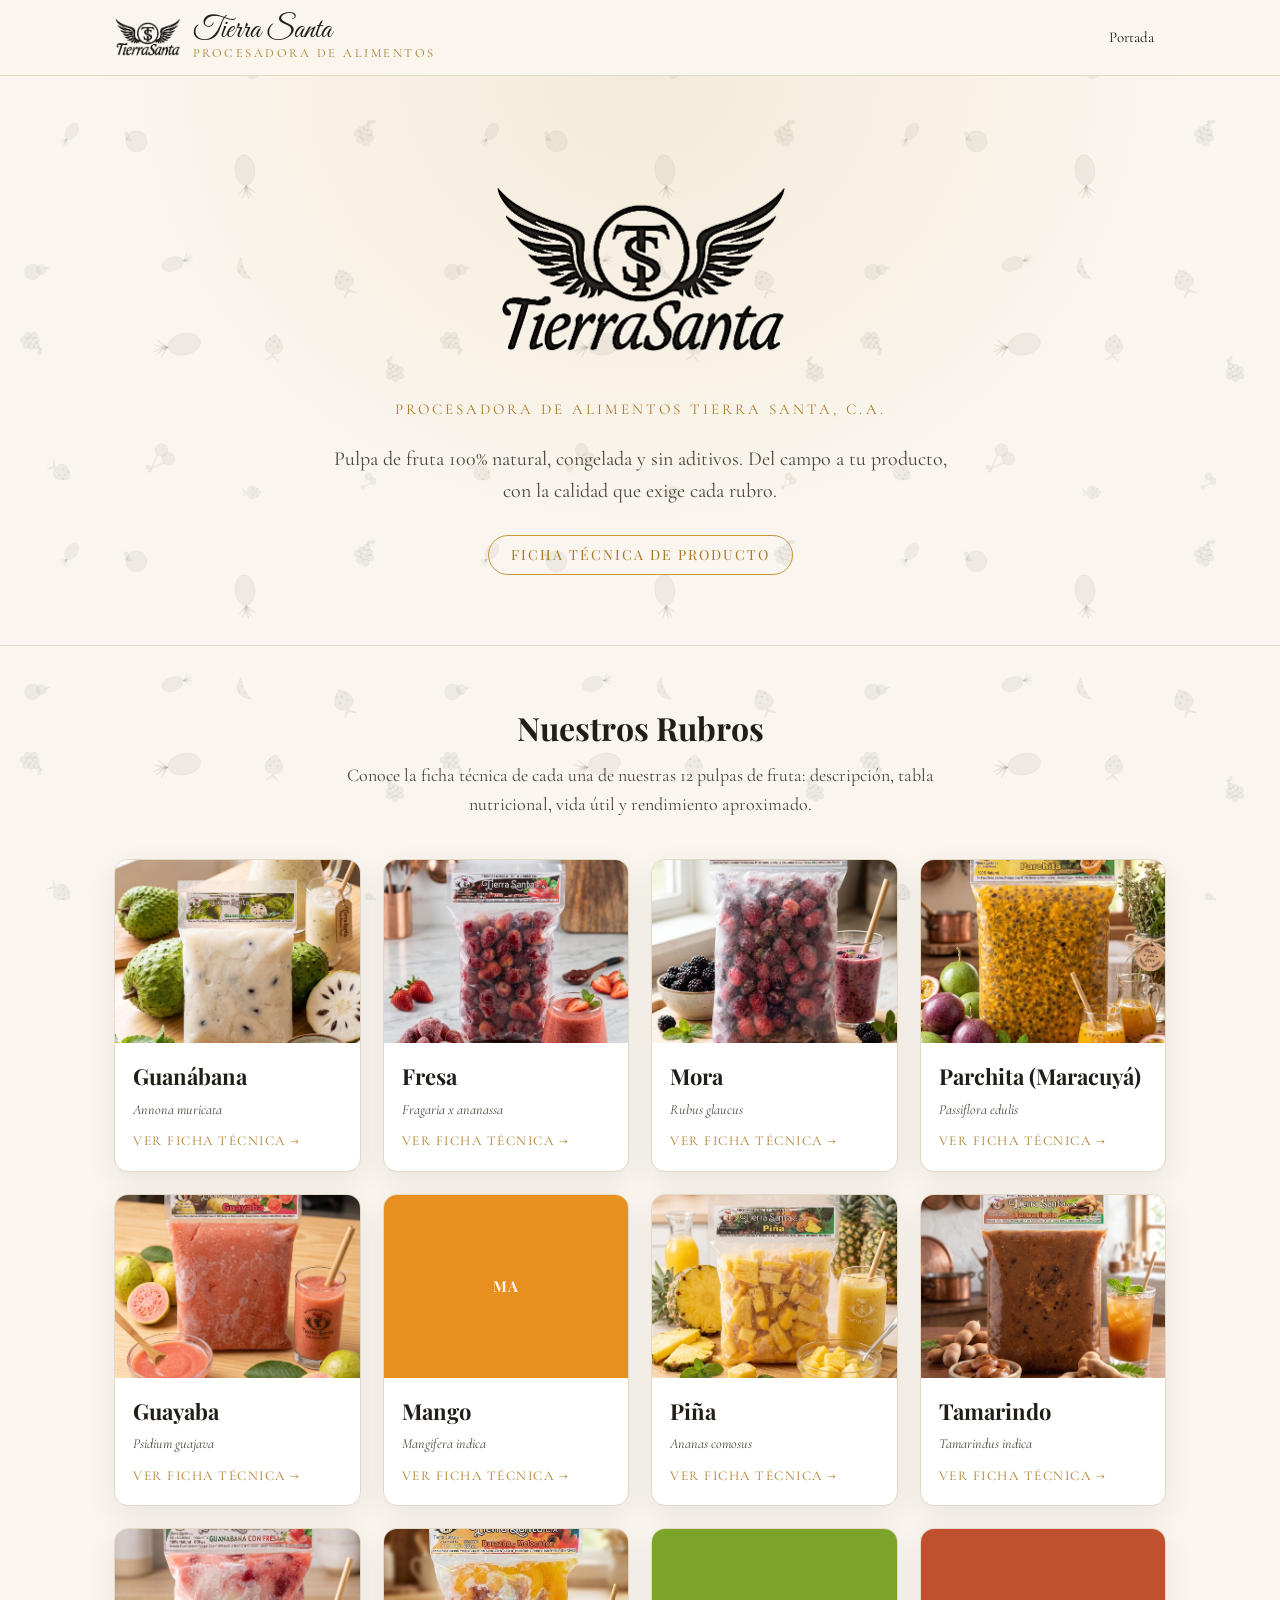
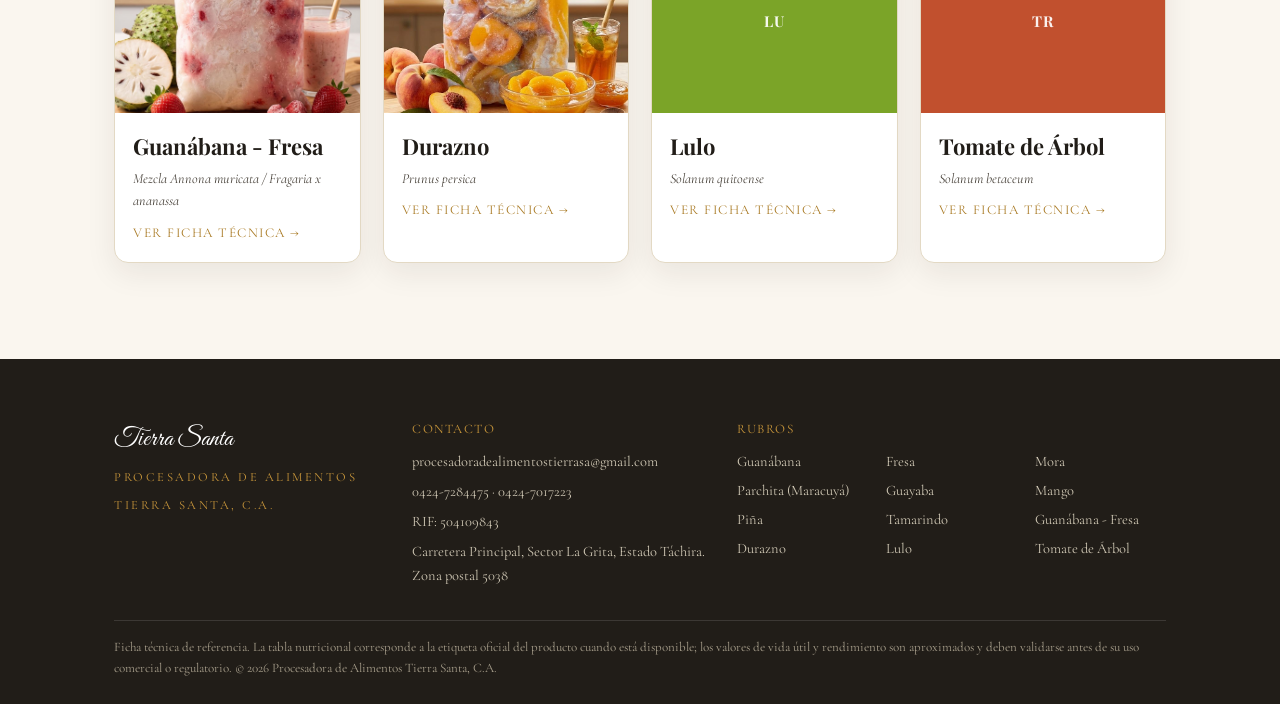
==== commit c66defd6: "Reemplazar Composición por Tabla Nutricional con datos reales de etiqueta Se transcribe la tabla nut" ====
--- a/index.html
+++ b/index.html
@@ -4,9 +4,9 @@
 <meta charset="UTF-8">
 <meta name="viewport" content="width=device-width, initial-scale=1.0">
 <title>Procesadora de Alimentos Tierra Santa, C.A. — Ficha Técnica de Pulpa de Fruta</title>
-<meta name="description" content="Ficha técnica de las pulpas de fruta procesadas por Procesadora de Alimentos Tierra Santa, C.A.: composición, vida útil y rendimiento por rubro.">
+<meta name="description" content="Ficha técnica de las pulpas de fruta procesadas por Procesadora de Alimentos Tierra Santa, C.A.: tabla nutricional, vida útil y rendimiento por rubro.">
 <link rel="preconnect" href="https://fonts.googleapis.com"><link rel="preconnect" href="https://fonts.gstatic.com" crossorigin><link href="https://fonts.googleapis.com/css2?family=Playfair+Display:wght@600;700&family=Cormorant+Garamond:wght@400;500;600&family=Great+Vibes&display=swap" rel="stylesheet">
-<link rel="stylesheet" href="assets/css/style.css?v=a41cd2a5">
+<link rel="stylesheet" href="assets/css/style.css?v=713f253e">
 <script>
   // Falls back to a colored monogram card whenever a product/logo photo is missing.
   function fruitImgFallback(img) {
@@ -49,7 +49,7 @@
 <section class="section">
   <div class="container">
     <h2 class="section-title">Nuestros Rubros</h2>
-    <p class="section-lead">Conoce la ficha técnica de cada una de nuestras 12 pulpas de fruta: descripción, composición, vida útil y rendimiento aproximado.</p>
+    <p class="section-lead">Conoce la ficha técnica de cada una de nuestras 12 pulpas de fruta: descripción, tabla nutricional, vida útil y rendimiento aproximado.</p>
     <div class="rubros-grid">
     <a class="rubro-card" href="rubros/guanabana.html">
       <img src="assets/img/pulpas/guanabana.jpg" alt="Pulpa de Guanábana" class="rubro-card-photo" data-mono="GB" data-color="#4a7c59" onerror="fruitImgFallback(this)">
@@ -170,8 +170,9 @@
       </div>
     </div>
     <div class="footer-note">
-      Ficha técnica de referencia. Los valores de composición, vida útil y rendimiento son aproximados
-      y deben validarse mediante análisis de laboratorio antes de su uso comercial o regulatorio.
+      Ficha técnica de referencia. La tabla nutricional corresponde a la etiqueta oficial del producto
+      cuando está disponible; los valores de vida útil y rendimiento son aproximados y deben validarse
+      antes de su uso comercial o regulatorio.
       &copy; 2026 Procesadora de Alimentos Tierra Santa, C.A.
     </div>
   </div>
--- a/assets/css/style.css
+++ b/assets/css/style.css
@@ -354,6 +354,47 @@
   line-height: 1.35;
 }
 
+.data-card.full { grid-column: 1 / -1; }
+
+.nutrition-subtitle {
+  font-size: 14px;
+  color: var(--color-ink-soft);
+  font-style: italic;
+  margin-bottom: 14px;
+  margin-top: -6px;
+}
+
+.nutrition-grid {
+  display: grid;
+  grid-template-columns: repeat(auto-fill, minmax(220px, 1fr));
+  gap: 4px 28px;
+}
+
+.nutrition-row {
+  display: flex;
+  justify-content: space-between;
+  align-items: baseline;
+  gap: 12px;
+  padding: 7px 0;
+  border-bottom: 1px dashed var(--color-line);
+  font-size: 15.5px;
+}
+.nutrition-row span { color: var(--color-ink-soft); }
+.nutrition-row strong { font-weight: 600; white-space: nowrap; }
+
+.nutrition-source {
+  margin-top: 14px;
+  font-size: 12.5px;
+  color: var(--color-ink-soft);
+  font-style: italic;
+}
+
+.nutrition-pending-note {
+  margin: 0;
+  color: var(--color-ink-soft);
+  font-style: italic;
+}
+
 .pager {
   display: flex;
   justify-content: space-between;
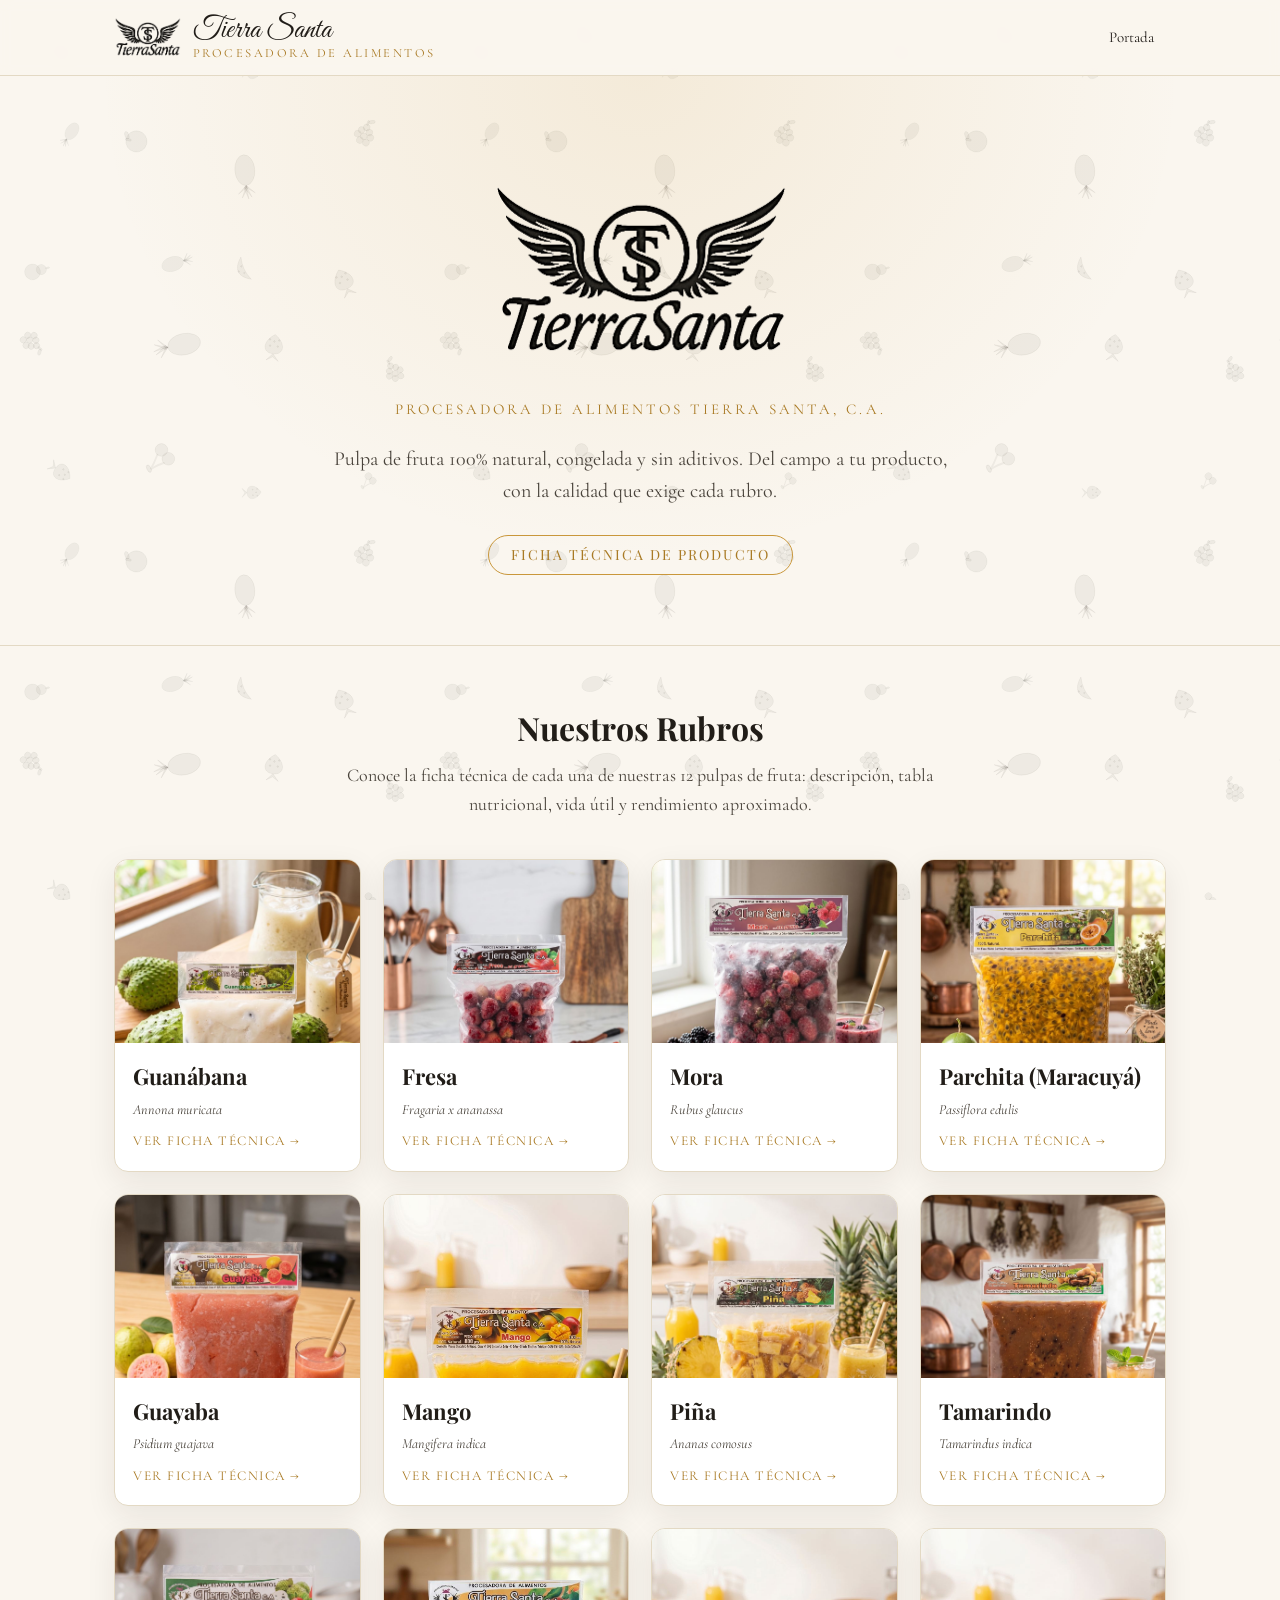
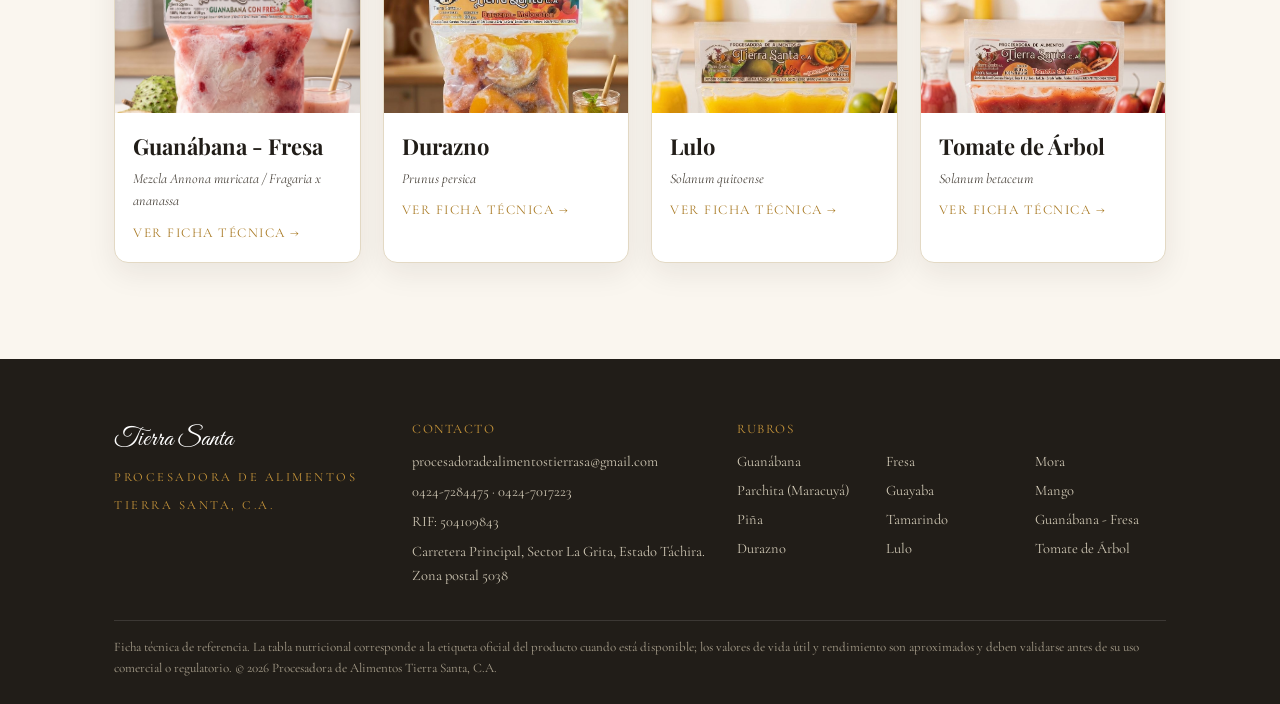
==== commit 8d7f3ce0: "Integrar fotos finales, corregir recorte de etiquetas y rendimiento por kg de pulpa - Comprime e int" ====
--- a/index.html
+++ b/index.html
@@ -6,7 +6,7 @@
 <title>Procesadora de Alimentos Tierra Santa, C.A. — Ficha Técnica de Pulpa de Fruta</title>
 <meta name="description" content="Ficha técnica de las pulpas de fruta procesadas por Procesadora de Alimentos Tierra Santa, C.A.: tabla nutricional, vida útil y rendimiento por rubro.">
 <link rel="preconnect" href="https://fonts.googleapis.com"><link rel="preconnect" href="https://fonts.gstatic.com" crossorigin><link href="https://fonts.googleapis.com/css2?family=Playfair+Display:wght@600;700&family=Cormorant+Garamond:wght@400;500;600&family=Great+Vibes&display=swap" rel="stylesheet">
-<link rel="stylesheet" href="assets/css/style.css?v=713f253e">
+<link rel="stylesheet" href="assets/css/style.css?v=d75fcb41">
 <script>
   // Falls back to a colored monogram card whenever a product/logo photo is missing.
   function fruitImgFallback(img) {
--- a/assets/css/style.css
+++ b/assets/css/style.css
@@ -227,6 +227,7 @@
   width: 100%;
   aspect-ratio: 4 / 3;
   object-fit: cover;
+  object-position: top;
   display: block;
 }
 
@@ -293,6 +294,7 @@
   width: 100%;
   aspect-ratio: 4/3;
   object-fit: cover;
+  object-position: top;
   display: block;
   font-size: 40px;
 }
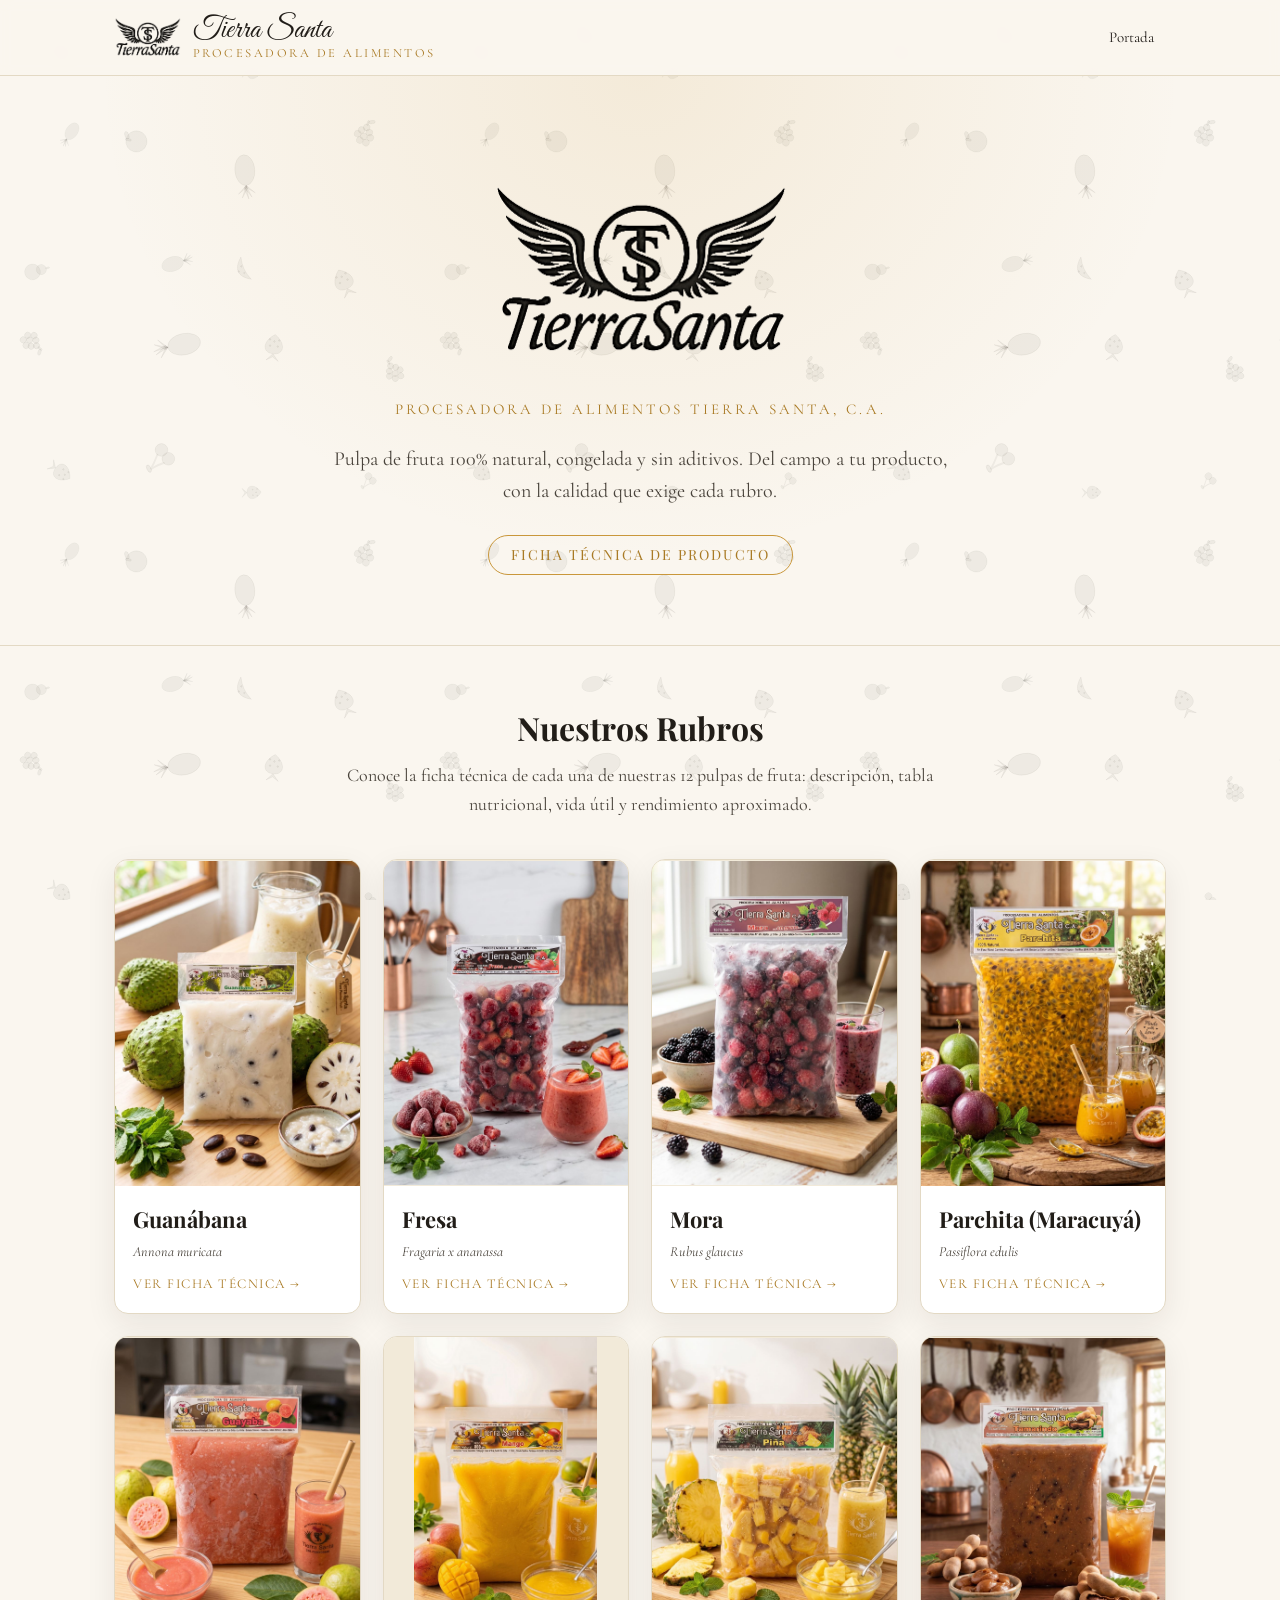
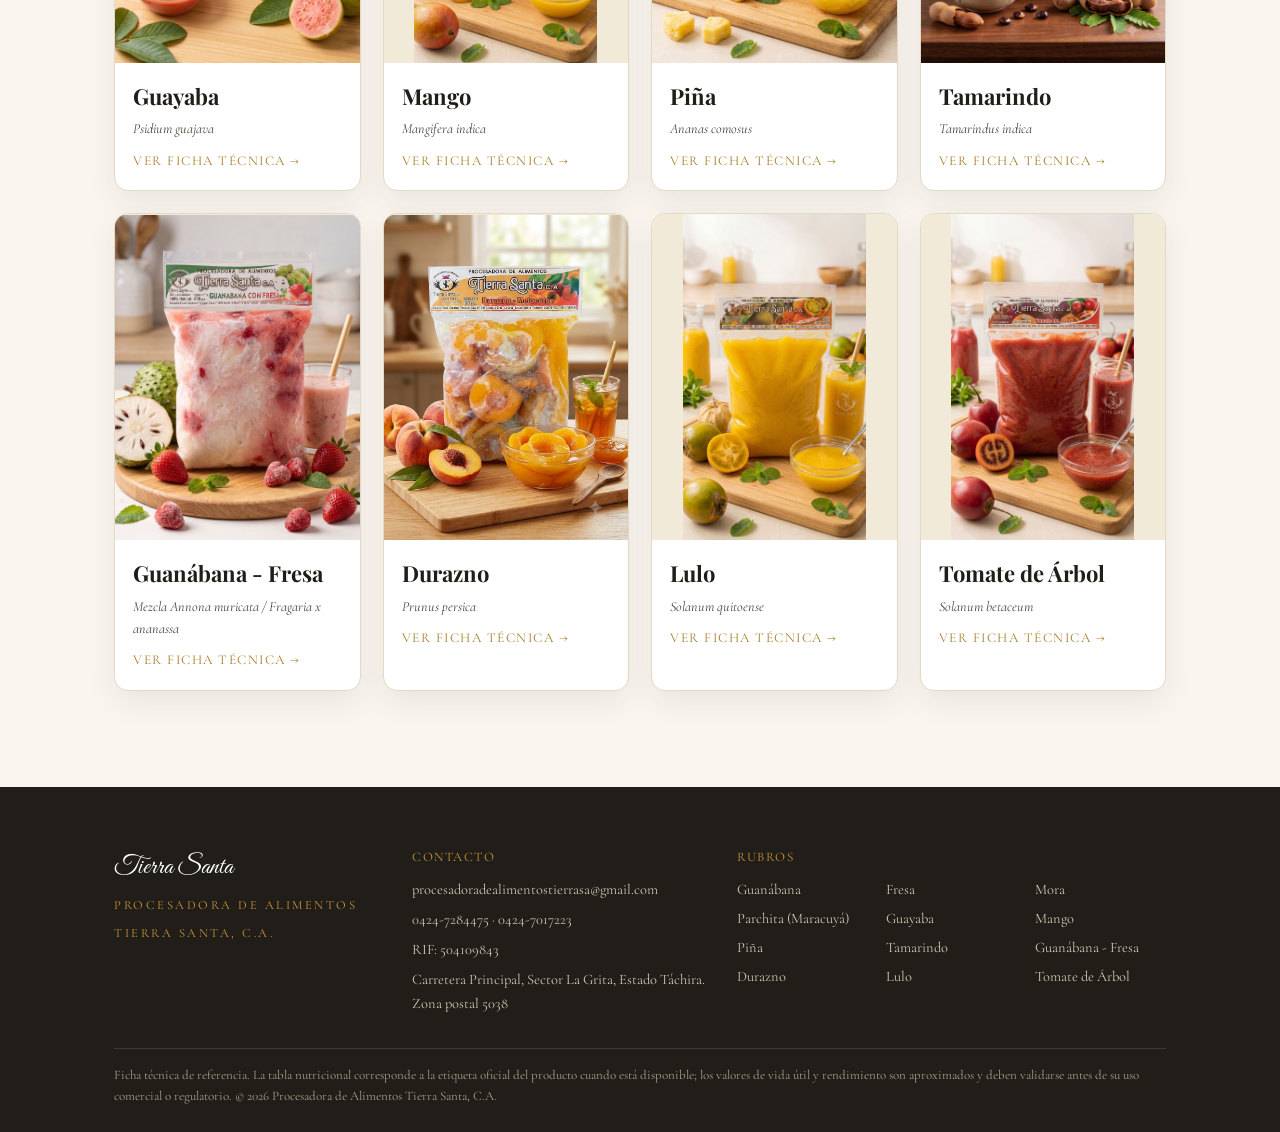
==== commit fa9bd8ed: "Mostrar la foto completa en vez de recortarla El fix anterior (object-position: top) seguía usando o" ====
--- a/index.html
+++ b/index.html
@@ -6,7 +6,7 @@
 <title>Procesadora de Alimentos Tierra Santa, C.A. — Ficha Técnica de Pulpa de Fruta</title>
 <meta name="description" content="Ficha técnica de las pulpas de fruta procesadas por Procesadora de Alimentos Tierra Santa, C.A.: tabla nutricional, vida útil y rendimiento por rubro.">
 <link rel="preconnect" href="https://fonts.googleapis.com"><link rel="preconnect" href="https://fonts.gstatic.com" crossorigin><link href="https://fonts.googleapis.com/css2?family=Playfair+Display:wght@600;700&family=Cormorant+Garamond:wght@400;500;600&family=Great+Vibes&display=swap" rel="stylesheet">
-<link rel="stylesheet" href="assets/css/style.css?v=d75fcb41">
+<link rel="stylesheet" href="assets/css/style.css?v=a4b5cdee">
 <script>
   // Falls back to a colored monogram card whenever a product/logo photo is missing.
   function fruitImgFallback(img) {
--- a/assets/css/style.css
+++ b/assets/css/style.css
@@ -225,15 +225,15 @@
 
 .rubro-card-photo {
   width: 100%;
-  aspect-ratio: 4 / 3;
-  object-fit: cover;
-  object-position: top;
+  aspect-ratio: 3 / 4;
+  object-fit: contain;
+  background: var(--color-bg-alt);
   display: block;
 }
 
 .ph-placeholder {
   width: 100%;
-  aspect-ratio: 4 / 3;
+  aspect-ratio: 3 / 4;
   display: flex;
   align-items: center;
   justify-content: center;
@@ -292,9 +292,9 @@
 .rubro-hero-photo img,
 .rubro-hero-photo .ph-placeholder {
   width: 100%;
-  aspect-ratio: 4/3;
-  object-fit: cover;
-  object-position: top;
+  aspect-ratio: 3/4;
+  object-fit: contain;
+  background: var(--color-bg-alt);
   display: block;
   font-size: 40px;
 }
@@ -395,6 +395,14 @@
   margin: 0;
   color: var(--color-ink-soft);
   font-style: italic;
+}
+
+.yield-number.yield-pending {
+  font-family: 'Cormorant Garamond', serif;
+  font-style: italic;
+  font-size: 17px;
+  color: var(--color-ink-soft);
+  font-weight: 500;
 }
 
 .pager {
